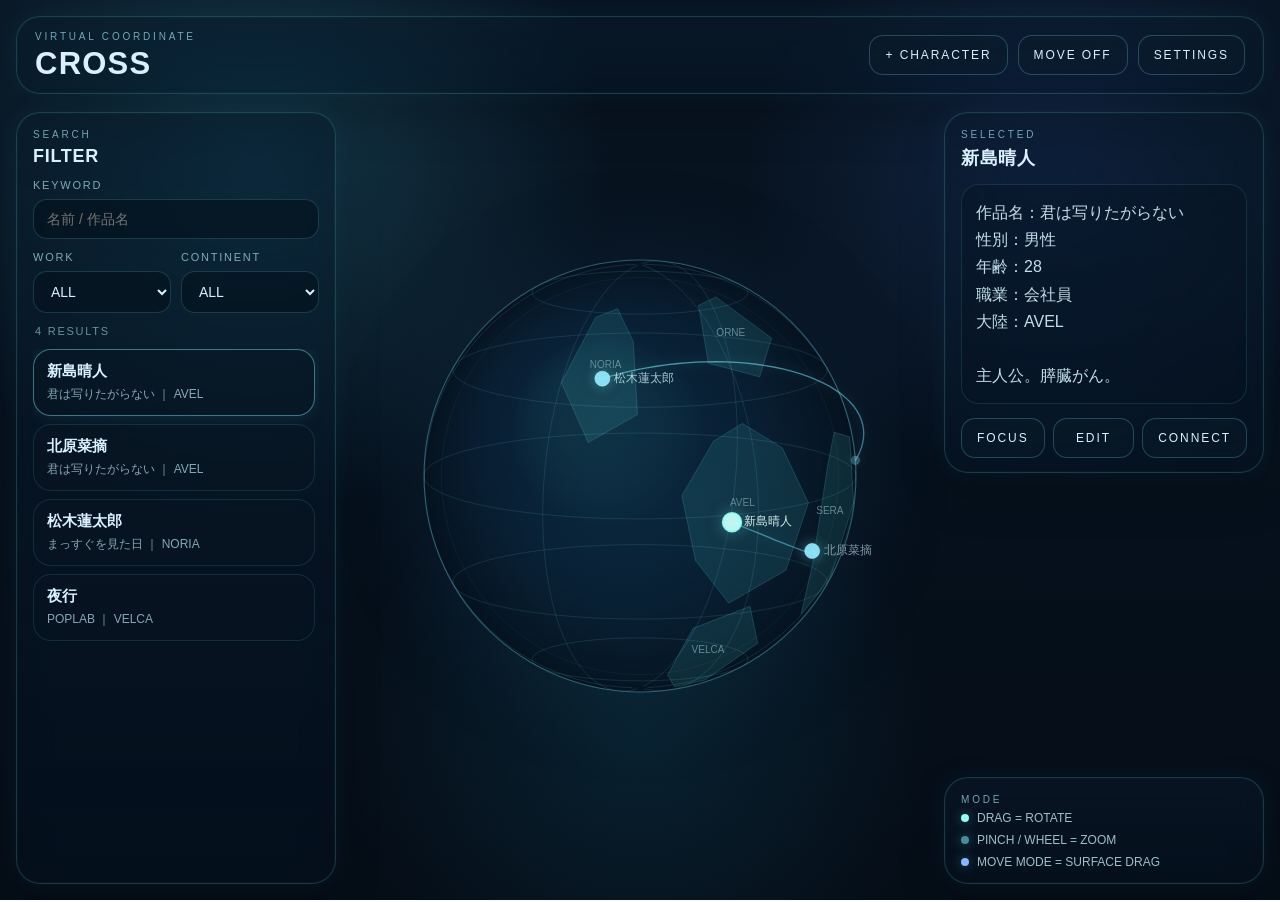
==== index.html @ 47ab8b45 "Add files via upload" ====
<!DOCTYPE html>
<html lang="ja">
<head>
  <meta charset="utf-8" />
  <meta name="viewport" content="width=device-width,initial-scale=1,viewport-fit=cover" />
  <meta name="theme-color" content="#081522" />
  <title>CROSS</title>
  <link rel="manifest" href="./manifest.webmanifest" />
  <link rel="apple-touch-icon" href="./icon-192.png" />
  <link rel="stylesheet" href="./style.css?v=01" />
</head>
<body>
  <div class="app-shell">
    <canvas id="globeCanvas"></canvas>

    <header class="topbar holo-panel">
      <div>
        <p class="eyebrow">VIRTUAL COORDINATE</p>
        <h1>CROSS</h1>
      </div>
      <div class="topbar-actions">
        <button id="addNodeButton" class="ghost-btn">+ CHARACTER</button>
        <button id="moveModeButton" class="ghost-btn">MOVE OFF</button>
        <button id="settingsButton" class="ghost-btn">SETTINGS</button>
      </div>
    </header>

    <aside class="search-panel holo-panel">
      <div class="panel-head">
        <div>
          <p class="eyebrow">SEARCH</p>
          <h2>FILTER</h2>
        </div>
      </div>
      <label class="field compact">
        <span>Keyword</span>
        <input id="searchInput" type="text" placeholder="名前 / 作品名" />
      </label>
      <div class="filter-grid">
        <label class="field compact">
          <span>Work</span>
          <select id="workFilter"></select>
        </label>
        <label class="field compact">
          <span>Continent</span>
          <select id="continentFilter"></select>
        </label>
      </div>
      <div class="result-meta">
        <span id="resultCount">0 RESULTS</span>
      </div>
      <div id="resultList" class="result-list"></div>
    </aside>

    <aside class="detail-panel holo-panel">
      <div class="panel-head">
        <div>
          <p class="eyebrow">SELECTED</p>
          <h2 id="selectedTitle">NO CHARACTER</h2>
        </div>
      </div>
      <div id="selectedMeta" class="selected-meta empty">
        地球上の座標をタップすると、ここに詳細が表示されます。
      </div>
      <div class="detail-actions">
        <button id="focusSelectedButton" class="ghost-btn">FOCUS</button>
        <button id="editSelectedButton" class="ghost-btn">EDIT</button>
        <button id="connectSelectedButton" class="ghost-btn">CONNECT</button>
      </div>
    </aside>

    <div class="legend holo-panel">
      <p class="eyebrow">MODE</p>
      <div class="legend-lines">
        <div><span class="dot active"></span>DRAG = ROTATE</div>
        <div><span class="dot"></span>PINCH / WHEEL = ZOOM</div>
        <div><span class="dot move"></span>MOVE MODE = SURFACE DRAG</div>
      </div>
    </div>

    <div id="toast" class="toast" aria-live="polite"></div>
  </div>

  <div id="editorModal" class="modal hidden">
    <div class="modal-card holo-panel large">
      <div class="modal-header">
        <div>
          <p class="eyebrow">CHARACTER</p>
          <h3 id="editorTitle">NEW CHARACTER</h3>
        </div>
        <button data-close="editorModal" class="close-btn">×</button>
      </div>
      <div class="editor-grid">
        <label class="field"><span>名前</span><input id="nameInput" type="text" maxlength="80" /></label>
        <label class="field"><span>作品名</span><input id="workInput" type="text" maxlength="80" /></label>
        <label class="field"><span>性別</span><input id="genderInput" type="text" maxlength="40" /></label>
        <label class="field"><span>年齢</span><input id="ageInput" type="text" maxlength="40" /></label>
        <label class="field"><span>職業</span><input id="jobInput" type="text" maxlength="80" /></label>
        <label class="field"><span>大陸</span><select id="continentInput"></select></label>
        <label class="field full"><span>詳細</span><textarea id="detailInput" rows="5" placeholder="自由記述"></textarea></label>
      </div>
      <div class="modal-actions">
        <button id="deleteNodeButton" class="ghost-btn danger">DELETE</button>
        <div class="spacer"></div>
        <button data-close="editorModal" class="ghost-btn">CANCEL</button>
        <button id="saveNodeButton" class="solid-btn">SAVE</button>
      </div>
    </div>
  </div>

  <div id="connectModal" class="modal hidden">
    <div class="modal-card holo-panel medium">
      <div class="modal-header">
        <div>
          <p class="eyebrow">CONNECTION</p>
          <h3>CONNECT CHARACTER</h3>
        </div>
        <button data-close="connectModal" class="close-btn">×</button>
      </div>
      <label class="field compact"><span>Search</span><input id="connectSearchInput" type="text" placeholder="名前 / 作品名" /></label>
      <div class="filter-grid compact-connect">
        <label class="field compact"><span>Work</span><select id="connectWorkFilter"></select></label>
        <label class="field compact"><span>Continent</span><select id="connectContinentFilter"></select></label>
      </div>
      <div id="connectList" class="connect-list"></div>
      <div class="modal-actions">
        <button data-close="connectModal" class="ghost-btn">DONE</button>
      </div>
    </div>
  </div>

  <div id="settingsModal" class="modal hidden">
    <div class="modal-card holo-panel large">
      <div class="modal-header">
        <div>
          <p class="eyebrow">SETTINGS</p>
          <h3>CONTINENTS / BACKUP</h3>
        </div>
        <button data-close="settingsModal" class="close-btn">×</button>
      </div>
      <div class="settings-block">
        <p class="settings-title">CONTINENT NAMES</p>
        <div id="continentNameList" class="continent-name-list"></div>
      </div>
      <div class="settings-block">
        <p class="settings-title">BACKUP</p>
        <div class="settings-actions">
          <button id="exportButton" class="ghost-btn">EXPORT JSON</button>
          <label class="ghost-btn file-btn">IMPORT JSON<input id="importInput" type="file" accept="application/json" hidden /></label>
        </div>
      </div>
      <div class="modal-actions">
        <button data-close="settingsModal" class="ghost-btn">CLOSE</button>
        <button id="saveSettingsButton" class="solid-btn">SAVE SETTINGS</button>
      </div>
    </div>
  </div>

  <script src="./app.js?v=01"></script>
</body>
</html>
---- style.css ----
:root {
  --bg: #06111d;
  --bg2: #091a2b;
  --ink: #d9f1ff;
  --ink-soft: rgba(217, 241, 255, 0.72);
  --line: rgba(96, 224, 255, 0.18);
  --line-strong: rgba(115, 232, 255, 0.44);
  --glow: #6ee7ff;
  --glow2: #4aa8ff;
  --danger: #ff7f9f;
  --safe-top: env(safe-area-inset-top, 0px);
  --safe-bottom: env(safe-area-inset-bottom, 0px);
  font-family: -apple-system, BlinkMacSystemFont, "Hiragino Sans", "Noto Sans JP", sans-serif;
}
* { box-sizing: border-box; }
html, body {
  margin: 0;
  width: 100%;
  height: 100%;
  overflow: hidden;
  background:
    radial-gradient(circle at 20% 18%, rgba(77, 214, 255, 0.18), transparent 28%),
    radial-gradient(circle at 82% 20%, rgba(76, 128, 255, 0.16), transparent 24%),
    radial-gradient(circle at 50% 82%, rgba(36, 198, 255, 0.10), transparent 30%),
    linear-gradient(180deg, #081421 0%, #06111d 52%, #050d17 100%);
  color: var(--ink);
}
body { touch-action: none; }
.app-shell { position: relative; width: 100%; height: 100%; }
#globeCanvas {
  position: absolute; inset: 0; width: 100%; height: 100%; display: block;
}
.holo-panel {
  background: linear-gradient(180deg, rgba(12,26,39,.52), rgba(8,20,31,.34));
  border: 1px solid rgba(108, 235, 255, 0.18);
  box-shadow: 0 0 0 1px rgba(255,255,255,0.02) inset, 0 22px 48px rgba(0,0,0,.20), 0 0 24px rgba(63,187,255,.08);
  backdrop-filter: blur(14px) saturate(130%);
  -webkit-backdrop-filter: blur(14px) saturate(130%);
}
.topbar {
  position: absolute; top: calc(16px + var(--safe-top)); left: 16px; right: 16px;
  min-height: 78px; border-radius: 24px; padding: 14px 18px;
  display: flex; align-items: center; justify-content: space-between; gap: 18px;
}
.eyebrow {
  margin: 0 0 6px; color: rgba(171, 241, 255, 0.65); font-size: 10px; letter-spacing: .28em; text-transform: uppercase;
}
h1, h2, h3 { margin: 0; font-weight: 600; letter-spacing: .04em; }
h1 { font-size: 31px; line-height: 1; }
h2 { font-size: 18px; }
h3 { font-size: 20px; }
.topbar-actions { display: flex; align-items: center; gap: 10px; flex-wrap: wrap; justify-content: flex-end; }
.ghost-btn, .solid-btn, .close-btn {
  appearance: none; border: 1px solid rgba(117, 235, 255, 0.24); color: var(--ink); background: rgba(13, 29, 42, 0.46);
  padding: 12px 15px; border-radius: 14px; font-size: 12px; letter-spacing: .16em; text-transform: uppercase;
}
.ghost-btn.active { border-color: rgba(126, 255, 225, .48); box-shadow: 0 0 0 1px rgba(126,255,225,.15) inset, 0 0 18px rgba(104,255,210,.15); color: #c8fff1; }
.solid-btn { background: linear-gradient(180deg, rgba(77,210,255,.32), rgba(46,133,255,.26)); border-color: rgba(142,232,255,.42); }
.close-btn { width: 44px; height: 44px; border-radius: 50%; padding: 0; font-size: 22px; }
.search-panel, .detail-panel, .legend {
  position: absolute; border-radius: 24px; padding: 16px 16px 14px;
}
.search-panel {
  top: calc(112px + var(--safe-top)); left: 16px; width: min(320px, calc(100vw - 32px)); bottom: calc(16px + var(--safe-bottom));
  display: flex; flex-direction: column; gap: 12px;
}
.detail-panel {
  top: calc(112px + var(--safe-top)); right: 16px; width: min(320px, calc(100vw - 32px));
  min-height: 230px; display: flex; flex-direction: column; gap: 14px;
}
.legend {
  right: 16px; bottom: calc(16px + var(--safe-bottom)); width: min(320px, calc(100vw - 32px));
}
.panel-head { display: flex; align-items: flex-start; justify-content: space-between; gap: 12px; }
.field { display: flex; flex-direction: column; gap: 8px; }
.field span { font-size: 11px; letter-spacing: .16em; text-transform: uppercase; color: rgba(188, 245, 255, 0.66); }
.field input, .field select, .field textarea {
  width: 100%; border-radius: 14px; border: 1px solid rgba(114, 230, 255, .18); outline: none;
  background: rgba(5, 16, 27, .58); color: var(--ink); padding: 12px 14px; font-size: 15px;
}
.field textarea { resize: vertical; min-height: 120px; }
.filter-grid { display: grid; grid-template-columns: 1fr 1fr; gap: 10px; }
.filter-grid.compact-connect { margin-top: 2px; }
.compact input, .compact select { padding: 11px 13px; font-size: 14px; }
.result-meta { display: flex; justify-content: space-between; align-items: center; padding: 0 2px; color: rgba(183, 241, 255, .56); font-size: 11px; letter-spacing: .16em; text-transform: uppercase; }
.result-list, .connect-list {
  flex: 1; overflow: auto; display: flex; flex-direction: column; gap: 8px; padding-right: 4px;
}
.result-item, .connect-item {
  border-radius: 18px; border: 1px solid rgba(113, 232, 255, .12); background: rgba(8, 22, 34, .40);
  padding: 12px 13px; text-align: left; color: var(--ink); width: 100%;
}
.result-item .name, .connect-item .name { font-size: 15px; font-weight: 600; }
.result-item .meta, .connect-item .meta { margin-top: 5px; color: rgba(199, 246, 255, .66); font-size: 12px; }
.result-item.active { border-color: rgba(125, 239, 255, .45); box-shadow: 0 0 18px rgba(96,227,255,.10); }
.selected-meta {
  min-height: 118px; border-radius: 18px; border: 1px solid rgba(113, 232, 255, .12); padding: 14px;
  background: rgba(7, 18, 30, .34); line-height: 1.7; color: rgba(215,245,255,.90); white-space: pre-wrap;
}
.selected-meta.empty { color: rgba(194, 236, 255, .56); }
.detail-actions { display: grid; grid-template-columns: repeat(3, 1fr); gap: 8px; }
.legend-lines { display: grid; gap: 8px; color: rgba(208, 246, 255, .76); font-size: 12px; }
.dot { display: inline-block; width: 8px; height: 8px; border-radius: 50%; margin-right: 8px; background: rgba(125,239,255,.56); box-shadow: 0 0 12px rgba(110,231,255,.4); }
.dot.active { background: #8ffff4; }
.dot.move { background: #8ab6ff; }
.toast {
  position: absolute; left: 50%; bottom: calc(22px + var(--safe-bottom)); transform: translate(-50%, 24px);
  padding: 12px 18px; border-radius: 999px; background: rgba(8, 18, 31, .82); border: 1px solid rgba(122, 238, 255, .20);
  color: var(--ink); font-size: 13px; opacity: 0; transition: .22s ease; pointer-events: none; white-space: nowrap;
}
.toast.show { opacity: 1; transform: translate(-50%, 0); }
.modal {
  position: absolute; inset: 0; display: flex; align-items: center; justify-content: center; padding: 22px;
  background: rgba(4, 10, 18, .44); z-index: 10;
}
.modal.hidden { display: none; }
.modal-card {
  width: min(760px, 100%); max-height: calc(100dvh - 44px); overflow: auto; border-radius: 30px; padding: 22px;
}
.modal-card.medium { width: min(640px, 100%); }
.modal-header { display: flex; justify-content: space-between; align-items: center; gap: 14px; margin-bottom: 16px; }
.editor-grid { display: grid; grid-template-columns: 1fr 1fr; gap: 14px; }
.editor-grid .full { grid-column: 1 / -1; }
.modal-actions { display: flex; gap: 10px; margin-top: 18px; align-items: center; }
.spacer { flex: 1; }
.danger { border-color: rgba(255, 126, 162, .26); color: #ffd6e1; }
.settings-block { margin-bottom: 20px; }
.settings-title { margin: 0 0 12px; color: rgba(188,245,255,.64); font-size: 11px; letter-spacing: .18em; text-transform: uppercase; }
.continent-name-list { display: grid; gap: 12px; }
.settings-actions { display: flex; gap: 10px; flex-wrap: wrap; }
.file-btn { position: relative; overflow: hidden; }
@media (max-width: 980px) {
  .search-panel, .detail-panel, .legend { width: min(280px, calc(100vw - 24px)); }
}
@media (max-width: 820px) {
  .topbar { gap: 10px; align-items: flex-start; flex-direction: column; }
  .topbar-actions { width: 100%; justify-content: flex-start; }
  .search-panel { top: auto; left: 12px; right: 12px; bottom: calc(12px + var(--safe-bottom)); width: auto; max-height: 34vh; }
  .detail-panel { top: calc(126px + var(--safe-top)); right: 12px; left: 12px; width: auto; min-height: 154px; }
  .legend { display: none; }
}
@media (max-width: 620px) {
  .editor-grid, .filter-grid { grid-template-columns: 1fr; }
  .detail-actions { grid-template-columns: 1fr; }
  .topbar { left: 12px; right: 12px; top: calc(12px + var(--safe-top)); }
  .search-panel, .detail-panel { border-radius: 20px; }
}
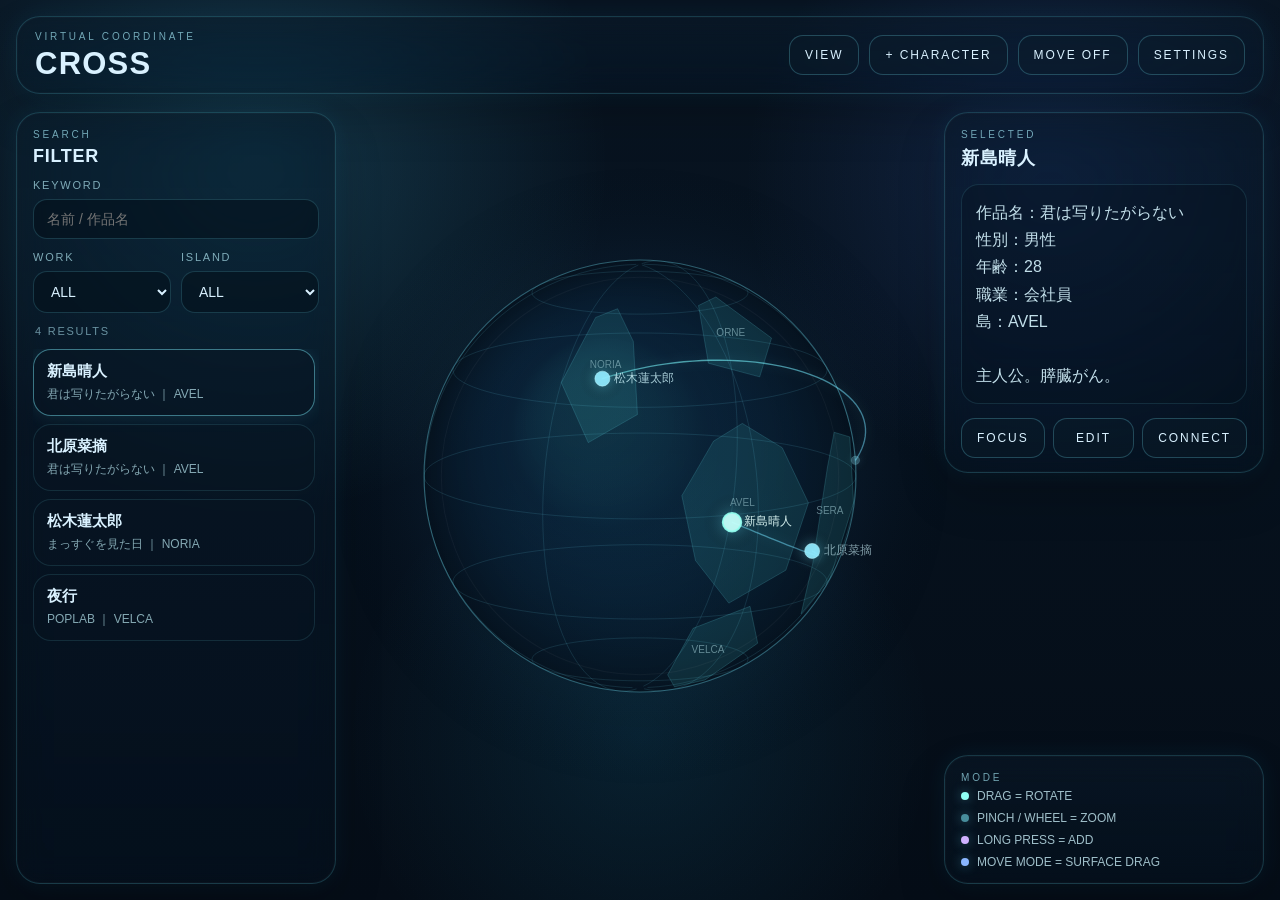
==== commit c5a42422: "Add files via upload" ====
--- a/index.html
+++ b/index.html
@@ -7,25 +7,26 @@
   <title>CROSS</title>
   <link rel="manifest" href="./manifest.webmanifest" />
   <link rel="apple-touch-icon" href="./icon-192.png" />
-  <link rel="stylesheet" href="./style.css?v=01" />
+  <link rel="stylesheet" href="./style.css?v=10" />
 </head>
 <body>
-  <div class="app-shell">
+  <div id="appShell" class="app-shell">
     <canvas id="globeCanvas"></canvas>
 
-    <header class="topbar holo-panel">
+    <header class="topbar holo-panel ui-window">
       <div>
         <p class="eyebrow">VIRTUAL COORDINATE</p>
         <h1>CROSS</h1>
       </div>
       <div class="topbar-actions">
+        <button id="viewModeButton" class="ghost-btn">VIEW</button>
         <button id="addNodeButton" class="ghost-btn">+ CHARACTER</button>
         <button id="moveModeButton" class="ghost-btn">MOVE OFF</button>
         <button id="settingsButton" class="ghost-btn">SETTINGS</button>
       </div>
     </header>
 
-    <aside class="search-panel holo-panel">
+    <aside class="search-panel holo-panel ui-window">
       <div class="panel-head">
         <div>
           <p class="eyebrow">SEARCH</p>
@@ -42,7 +43,7 @@
           <select id="workFilter"></select>
         </label>
         <label class="field compact">
-          <span>Continent</span>
+          <span>Island</span>
           <select id="continentFilter"></select>
         </label>
       </div>
@@ -52,7 +53,7 @@
       <div id="resultList" class="result-list"></div>
     </aside>
 
-    <aside class="detail-panel holo-panel">
+    <aside class="detail-panel holo-panel ui-window">
       <div class="panel-head">
         <div>
           <p class="eyebrow">SELECTED</p>
@@ -69,15 +70,18 @@
       </div>
     </aside>
 
-    <div class="legend holo-panel">
+    <div class="legend holo-panel ui-window">
       <p class="eyebrow">MODE</p>
       <div class="legend-lines">
         <div><span class="dot active"></span>DRAG = ROTATE</div>
         <div><span class="dot"></span>PINCH / WHEEL = ZOOM</div>
+        <div><span class="dot add"></span>LONG PRESS = ADD</div>
         <div><span class="dot move"></span>MOVE MODE = SURFACE DRAG</div>
       </div>
     </div>
 
+    <button id="exitViewButton" class="exit-view-button">EXIT VIEW</button>
+    <div id="longPressHint" class="long-press-hint">HOLD TO ADD</div>
     <div id="toast" class="toast" aria-live="polite"></div>
   </div>
 
@@ -96,7 +100,7 @@
         <label class="field"><span>性別</span><input id="genderInput" type="text" maxlength="40" /></label>
         <label class="field"><span>年齢</span><input id="ageInput" type="text" maxlength="40" /></label>
         <label class="field"><span>職業</span><input id="jobInput" type="text" maxlength="80" /></label>
-        <label class="field"><span>大陸</span><select id="continentInput"></select></label>
+        <label class="field"><span>島</span><select id="continentInput"></select></label>
         <label class="field full"><span>詳細</span><textarea id="detailInput" rows="5" placeholder="自由記述"></textarea></label>
       </div>
       <div class="modal-actions">
@@ -120,7 +124,7 @@
       <label class="field compact"><span>Search</span><input id="connectSearchInput" type="text" placeholder="名前 / 作品名" /></label>
       <div class="filter-grid compact-connect">
         <label class="field compact"><span>Work</span><select id="connectWorkFilter"></select></label>
-        <label class="field compact"><span>Continent</span><select id="connectContinentFilter"></select></label>
+        <label class="field compact"><span>Island</span><select id="connectContinentFilter"></select></label>
       </div>
       <div id="connectList" class="connect-list"></div>
       <div class="modal-actions">
@@ -134,14 +138,36 @@
       <div class="modal-header">
         <div>
           <p class="eyebrow">SETTINGS</p>
-          <h3>CONTINENTS / BACKUP</h3>
+          <h3>ISLANDS / HELP / BACKUP</h3>
         </div>
         <button data-close="settingsModal" class="close-btn">×</button>
       </div>
+
       <div class="settings-block">
-        <p class="settings-title">CONTINENT NAMES</p>
+        <p class="settings-title">ISLAND NAMES</p>
         <div id="continentNameList" class="continent-name-list"></div>
       </div>
+
+      <div class="settings-block add-island-block">
+        <p class="settings-title">ADD ISLAND</p>
+        <div class="add-island-grid">
+          <label class="field compact"><span>Name</span><input id="newIslandNameInput" type="text" maxlength="40" placeholder="NEW ISLAND" /></label>
+          <label class="field compact"><span>Size</span>
+            <select id="newIslandSizeInput">
+              <option value="small">小</option>
+              <option value="medium" selected>中</option>
+              <option value="large">大</option>
+            </select>
+          </label>
+          <button id="addIslandButton" class="solid-btn add-island-button">ADD</button>
+        </div>
+      </div>
+
+      <div class="settings-block">
+        <p class="settings-title">GUIDE</p>
+        <button id="helpButton" class="ghost-btn">HOW TO USE</button>
+      </div>
+
       <div class="settings-block">
         <p class="settings-title">BACKUP</p>
         <div class="settings-actions">
@@ -156,6 +182,29 @@
     </div>
   </div>
 
-  <script src="./app.js?v=01"></script>
+  <div id="helpModal" class="modal hidden">
+    <div class="modal-card holo-panel medium help-card">
+      <div class="modal-header">
+        <div>
+          <p class="eyebrow">GUIDE</p>
+          <h3>HOW TO USE CROSS</h3>
+        </div>
+        <button data-close="helpModal" class="close-btn">×</button>
+      </div>
+      <div class="help-list">
+        <section><strong>地球を回す</strong><p>地表を指でつかみ、そのまま動かします。地球は指についてくる順方向です。</p></section>
+        <section><strong>拡大・縮小</strong><p>ピンチ操作で地球の大きさを変えます。</p></section>
+        <section><strong>人物を追加</strong><p>「+ CHARACTER」、または人物のいない地表を長押し。長押しした場合は、その座標に追加されます。</p></section>
+        <section><strong>人物を移動</strong><p>「MOVE ON」の時だけ人物を球面上で移動できます。通常時は位置が動きません。</p></section>
+        <section><strong>検索</strong><p>名前・作品名で検索し、作品または島で絞り込めます。結果を押すとその人物へ地球が回転します。</p></section>
+        <section><strong>接続</strong><p>人物を選び「CONNECT」。検索画面から相手を選ぶと、二人の座標を放物線で接続します。</p></section>
+        <section><strong>島</strong><p>設定で島名を変更できます。「小・中・大」から新しい島も追加できます。島は地理・作品・職業など、好きなカテゴリとして使えます。</p></section>
+        <section><strong>鑑賞モード</strong><p>「VIEW」で操作パネルをすべて隠し、地球・人物・接続だけを表示します。「EXIT VIEW」で戻ります。</p></section>
+      </div>
+      <div class="modal-actions"><button data-close="helpModal" class="solid-btn">CLOSE</button></div>
+    </div>
+  </div>
+
+  <script src="./app.js?v=10"></script>
 </body>
 </html>
--- a/style.css
+++ b/style.css
@@ -1,13 +1,9 @@
 
 :root {
   --bg: #06111d;
-  --bg2: #091a2b;
   --ink: #d9f1ff;
-  --ink-soft: rgba(217, 241, 255, 0.72);
   --line: rgba(96, 224, 255, 0.18);
-  --line-strong: rgba(115, 232, 255, 0.44);
   --glow: #6ee7ff;
-  --glow2: #4aa8ff;
   --danger: #ff7f9f;
   --safe-top: env(safe-area-inset-top, 0px);
   --safe-bottom: env(safe-area-inset-bottom, 0px);
@@ -26,11 +22,13 @@
     linear-gradient(180deg, #081421 0%, #06111d 52%, #050d17 100%);
   color: var(--ink);
 }
-body { touch-action: none; }
+body { touch-action: none; -webkit-user-select: none; user-select: none; -webkit-touch-callout: none; }
+input, textarea { -webkit-user-select: text; user-select: text; }
+button, input, select, textarea { font: inherit; }
+button { cursor: pointer; }
+button:disabled { opacity: .34; cursor: default; }
 .app-shell { position: relative; width: 100%; height: 100%; }
-#globeCanvas {
-  position: absolute; inset: 0; width: 100%; height: 100%; display: block;
-}
+#globeCanvas { position: absolute; inset: 0; width: 100%; height: 100%; display: block; }
 .holo-panel {
   background: linear-gradient(180deg, rgba(12,26,39,.52), rgba(8,20,31,.34));
   border: 1px solid rgba(108, 235, 255, 0.18);
@@ -38,29 +36,26 @@
   backdrop-filter: blur(14px) saturate(130%);
   -webkit-backdrop-filter: blur(14px) saturate(130%);
 }
+.ui-window { transition: opacity .24s ease, transform .24s ease, visibility .24s; }
 .topbar {
   position: absolute; top: calc(16px + var(--safe-top)); left: 16px; right: 16px;
   min-height: 78px; border-radius: 24px; padding: 14px 18px;
   display: flex; align-items: center; justify-content: space-between; gap: 18px;
 }
-.eyebrow {
-  margin: 0 0 6px; color: rgba(171, 241, 255, 0.65); font-size: 10px; letter-spacing: .28em; text-transform: uppercase;
-}
+.eyebrow { margin: 0 0 6px; color: rgba(171, 241, 255, 0.65); font-size: 10px; letter-spacing: .28em; text-transform: uppercase; }
 h1, h2, h3 { margin: 0; font-weight: 600; letter-spacing: .04em; }
 h1 { font-size: 31px; line-height: 1; }
 h2 { font-size: 18px; }
 h3 { font-size: 20px; }
 .topbar-actions { display: flex; align-items: center; gap: 10px; flex-wrap: wrap; justify-content: flex-end; }
-.ghost-btn, .solid-btn, .close-btn {
+.ghost-btn, .solid-btn, .close-btn, .exit-view-button {
   appearance: none; border: 1px solid rgba(117, 235, 255, 0.24); color: var(--ink); background: rgba(13, 29, 42, 0.46);
   padding: 12px 15px; border-radius: 14px; font-size: 12px; letter-spacing: .16em; text-transform: uppercase;
 }
 .ghost-btn.active { border-color: rgba(126, 255, 225, .48); box-shadow: 0 0 0 1px rgba(126,255,225,.15) inset, 0 0 18px rgba(104,255,210,.15); color: #c8fff1; }
 .solid-btn { background: linear-gradient(180deg, rgba(77,210,255,.32), rgba(46,133,255,.26)); border-color: rgba(142,232,255,.42); }
 .close-btn { width: 44px; height: 44px; border-radius: 50%; padding: 0; font-size: 22px; }
-.search-panel, .detail-panel, .legend {
-  position: absolute; border-radius: 24px; padding: 16px 16px 14px;
-}
+.search-panel, .detail-panel, .legend { position: absolute; border-radius: 24px; padding: 16px 16px 14px; }
 .search-panel {
   top: calc(112px + var(--safe-top)); left: 16px; width: min(320px, calc(100vw - 32px)); bottom: calc(16px + var(--safe-bottom));
   display: flex; flex-direction: column; gap: 12px;
@@ -69,9 +64,7 @@
   top: calc(112px + var(--safe-top)); right: 16px; width: min(320px, calc(100vw - 32px));
   min-height: 230px; display: flex; flex-direction: column; gap: 14px;
 }
-.legend {
-  right: 16px; bottom: calc(16px + var(--safe-bottom)); width: min(320px, calc(100vw - 32px));
-}
+.legend { right: 16px; bottom: calc(16px + var(--safe-bottom)); width: min(320px, calc(100vw - 32px)); }
 .panel-head { display: flex; align-items: flex-start; justify-content: space-between; gap: 12px; }
 .field { display: flex; flex-direction: column; gap: 8px; }
 .field span { font-size: 11px; letter-spacing: .16em; text-transform: uppercase; color: rgba(188, 245, 255, 0.66); }
@@ -79,14 +72,13 @@
   width: 100%; border-radius: 14px; border: 1px solid rgba(114, 230, 255, .18); outline: none;
   background: rgba(5, 16, 27, .58); color: var(--ink); padding: 12px 14px; font-size: 15px;
 }
+.field input:focus, .field select:focus, .field textarea:focus { border-color: rgba(121,238,255,.48); box-shadow: 0 0 0 3px rgba(85,218,255,.08); }
 .field textarea { resize: vertical; min-height: 120px; }
 .filter-grid { display: grid; grid-template-columns: 1fr 1fr; gap: 10px; }
 .filter-grid.compact-connect { margin-top: 2px; }
 .compact input, .compact select { padding: 11px 13px; font-size: 14px; }
 .result-meta { display: flex; justify-content: space-between; align-items: center; padding: 0 2px; color: rgba(183, 241, 255, .56); font-size: 11px; letter-spacing: .16em; text-transform: uppercase; }
-.result-list, .connect-list {
-  flex: 1; overflow: auto; display: flex; flex-direction: column; gap: 8px; padding-right: 4px;
-}
+.result-list, .connect-list { flex: 1; overflow: auto; display: flex; flex-direction: column; gap: 8px; padding-right: 4px; }
 .result-item, .connect-item {
   border-radius: 18px; border: 1px solid rgba(113, 232, 255, .12); background: rgba(8, 22, 34, .40);
   padding: 12px 13px; text-align: left; color: var(--ink); width: 100%;
@@ -104,20 +96,31 @@
 .dot { display: inline-block; width: 8px; height: 8px; border-radius: 50%; margin-right: 8px; background: rgba(125,239,255,.56); box-shadow: 0 0 12px rgba(110,231,255,.4); }
 .dot.active { background: #8ffff4; }
 .dot.move { background: #8ab6ff; }
+.dot.add { background: #d0b1ff; }
 .toast {
   position: absolute; left: 50%; bottom: calc(22px + var(--safe-bottom)); transform: translate(-50%, 24px);
   padding: 12px 18px; border-radius: 999px; background: rgba(8, 18, 31, .82); border: 1px solid rgba(122, 238, 255, .20);
-  color: var(--ink); font-size: 13px; opacity: 0; transition: .22s ease; pointer-events: none; white-space: nowrap;
+  color: var(--ink); font-size: 13px; opacity: 0; transition: .22s ease; pointer-events: none; white-space: nowrap; z-index: 20;
 }
 .toast.show { opacity: 1; transform: translate(-50%, 0); }
+.long-press-hint {
+  position: absolute; pointer-events: none; opacity: 0; transform: translate(-50%, -50%) scale(.88);
+  padding: 8px 12px; border-radius: 999px; border: 1px solid rgba(163,224,255,.28); background: rgba(7,18,31,.78);
+  color: rgba(220,250,255,.9); font-size: 10px; letter-spacing: .18em; transition: opacity .16s ease, transform .16s ease; z-index: 8;
+}
+.long-press-hint.show { opacity: 1; transform: translate(-50%, -50%) scale(1); }
+.exit-view-button {
+  position: absolute; top: calc(16px + var(--safe-top)); right: 16px; z-index: 5; opacity: 0; visibility: hidden; pointer-events: none;
+  background: rgba(7,18,31,.38); backdrop-filter: blur(8px); -webkit-backdrop-filter: blur(8px);
+}
+.view-mode .ui-window { opacity: 0; visibility: hidden; pointer-events: none; transform: scale(.985); }
+.view-mode .exit-view-button { opacity: .78; visibility: visible; pointer-events: auto; }
 .modal {
   position: absolute; inset: 0; display: flex; align-items: center; justify-content: center; padding: 22px;
   background: rgba(4, 10, 18, .44); z-index: 10;
 }
 .modal.hidden { display: none; }
-.modal-card {
-  width: min(760px, 100%); max-height: calc(100dvh - 44px); overflow: auto; border-radius: 30px; padding: 22px;
-}
+.modal-card { width: min(760px, 100%); max-height: calc(100dvh - 44px); overflow: auto; border-radius: 30px; padding: 22px; }
 .modal-card.medium { width: min(640px, 100%); }
 .modal-header { display: flex; justify-content: space-between; align-items: center; gap: 14px; margin-bottom: 16px; }
 .editor-grid { display: grid; grid-template-columns: 1fr 1fr; gap: 14px; }
@@ -125,11 +128,19 @@
 .modal-actions { display: flex; gap: 10px; margin-top: 18px; align-items: center; }
 .spacer { flex: 1; }
 .danger { border-color: rgba(255, 126, 162, .26); color: #ffd6e1; }
-.settings-block { margin-bottom: 20px; }
+.settings-block { margin-bottom: 22px; }
 .settings-title { margin: 0 0 12px; color: rgba(188,245,255,.64); font-size: 11px; letter-spacing: .18em; text-transform: uppercase; }
-.continent-name-list { display: grid; gap: 12px; }
+.continent-name-list { display: grid; gap: 10px; }
+.island-name-row { display: grid; grid-template-columns: 1fr auto; align-items: end; gap: 10px; }
+.size-badge { min-width: 54px; height: 42px; display: grid; place-items: center; border-radius: 13px; border: 1px solid rgba(114,230,255,.16); color: rgba(207,247,255,.72); font-size: 11px; letter-spacing: .14em; }
+.add-island-grid { display: grid; grid-template-columns: 1.4fr .8fr auto; gap: 10px; align-items: end; }
+.add-island-button { min-height: 44px; }
 .settings-actions { display: flex; gap: 10px; flex-wrap: wrap; }
 .file-btn { position: relative; overflow: hidden; }
+.help-list { display: grid; gap: 10px; }
+.help-list section { border: 1px solid rgba(110,231,255,.12); border-radius: 18px; background: rgba(8,22,34,.34); padding: 13px 14px; }
+.help-list strong { display: block; margin-bottom: 5px; font-size: 14px; }
+.help-list p { margin: 0; color: rgba(207,245,255,.72); line-height: 1.65; font-size: 13px; }
 @media (max-width: 980px) {
   .search-panel, .detail-panel, .legend { width: min(280px, calc(100vw - 24px)); }
 }
@@ -141,8 +152,9 @@
   .legend { display: none; }
 }
 @media (max-width: 620px) {
-  .editor-grid, .filter-grid { grid-template-columns: 1fr; }
+  .editor-grid, .filter-grid, .add-island-grid { grid-template-columns: 1fr; }
   .detail-actions { grid-template-columns: 1fr; }
   .topbar { left: 12px; right: 12px; top: calc(12px + var(--safe-top)); }
   .search-panel, .detail-panel { border-radius: 20px; }
+  .island-name-row { grid-template-columns: 1fr 48px; }
 }
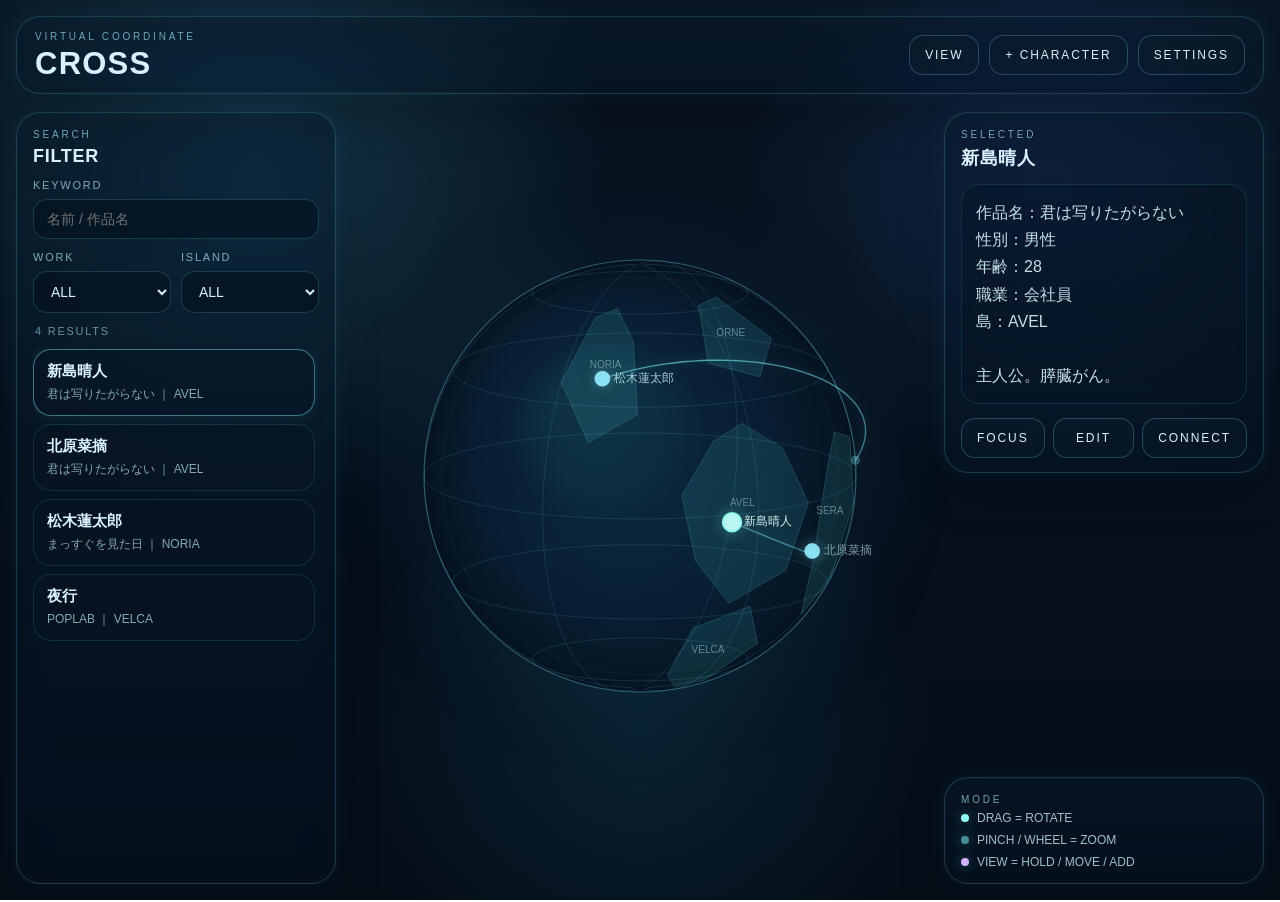
==== commit 9f7d2bba: "Add files via upload" ====
--- a/index.html
+++ b/index.html
@@ -7,7 +7,7 @@
   <title>CROSS</title>
   <link rel="manifest" href="./manifest.webmanifest" />
   <link rel="apple-touch-icon" href="./icon-192.png" />
-  <link rel="stylesheet" href="./style.css?v=10" />
+  <link rel="stylesheet" href="./style.css?v=11" />
 </head>
 <body>
   <div id="appShell" class="app-shell">
@@ -21,7 +21,6 @@
       <div class="topbar-actions">
         <button id="viewModeButton" class="ghost-btn">VIEW</button>
         <button id="addNodeButton" class="ghost-btn">+ CHARACTER</button>
-        <button id="moveModeButton" class="ghost-btn">MOVE OFF</button>
         <button id="settingsButton" class="ghost-btn">SETTINGS</button>
       </div>
     </header>
@@ -75,13 +74,12 @@
       <div class="legend-lines">
         <div><span class="dot active"></span>DRAG = ROTATE</div>
         <div><span class="dot"></span>PINCH / WHEEL = ZOOM</div>
-        <div><span class="dot add"></span>LONG PRESS = ADD</div>
-        <div><span class="dot move"></span>MOVE MODE = SURFACE DRAG</div>
+        <div><span class="dot add"></span>VIEW = HOLD / MOVE / ADD</div>
       </div>
     </div>
 
     <button id="exitViewButton" class="exit-view-button">EXIT VIEW</button>
-    <div id="longPressHint" class="long-press-hint">HOLD TO ADD</div>
+    <div id="longPressHint" class="long-press-hint">HOLD</div>
     <div id="toast" class="toast" aria-live="polite"></div>
   </div>
 
@@ -193,18 +191,18 @@
       </div>
       <div class="help-list">
         <section><strong>地球を回す</strong><p>地表を指でつかみ、そのまま動かします。地球は指についてくる順方向です。</p></section>
-        <section><strong>拡大・縮小</strong><p>ピンチ操作で地球の大きさを変えます。</p></section>
-        <section><strong>人物を追加</strong><p>「+ CHARACTER」、または人物のいない地表を長押し。長押しした場合は、その座標に追加されます。</p></section>
-        <section><strong>人物を移動</strong><p>「MOVE ON」の時だけ人物を球面上で移動できます。通常時は位置が動きません。</p></section>
+        <section><strong>拡大・縮小</strong><p>ピンチ操作で地球の大きさを変えます。VIEWでは通常画面より深く拡大できます。</p></section>
+        <section><strong>人物を追加</strong><p>通常画面では「+ CHARACTER」。VIEWでは人物のいない地表を長押しすると、その座標に追加されます。</p></section>
+        <section><strong>人物を移動</strong><p>VIEWで人物を長押しし、反応後にそのままドラッグすると球面上を移動します。通常画面では位置が動きません。</p></section>
         <section><strong>検索</strong><p>名前・作品名で検索し、作品または島で絞り込めます。結果を押すとその人物へ地球が回転します。</p></section>
         <section><strong>接続</strong><p>人物を選び「CONNECT」。検索画面から相手を選ぶと、二人の座標を放物線で接続します。</p></section>
         <section><strong>島</strong><p>設定で島名を変更できます。「小・中・大」から新しい島も追加できます。島は地理・作品・職業など、好きなカテゴリとして使えます。</p></section>
-        <section><strong>鑑賞モード</strong><p>「VIEW」で操作パネルをすべて隠し、地球・人物・接続だけを表示します。「EXIT VIEW」で戻ります。</p></section>
+        <section><strong>VIEW</strong><p>操作パネルをすべて隠し、地球を直接触るモードです。人物タップでフォーカス、人物長押しドラッグで移動、空き地表長押しで追加。「EXIT VIEW」で戻ります。</p></section>
       </div>
       <div class="modal-actions"><button data-close="helpModal" class="solid-btn">CLOSE</button></div>
     </div>
   </div>
 
-  <script src="./app.js?v=10"></script>
+  <script src="./app.js?v=11"></script>
 </body>
 </html>
--- a/style.css
+++ b/style.css
@@ -95,7 +95,6 @@
 .legend-lines { display: grid; gap: 8px; color: rgba(208, 246, 255, .76); font-size: 12px; }
 .dot { display: inline-block; width: 8px; height: 8px; border-radius: 50%; margin-right: 8px; background: rgba(125,239,255,.56); box-shadow: 0 0 12px rgba(110,231,255,.4); }
 .dot.active { background: #8ffff4; }
-.dot.move { background: #8ab6ff; }
 .dot.add { background: #d0b1ff; }
 .toast {
   position: absolute; left: 50%; bottom: calc(22px + var(--safe-bottom)); transform: translate(-50%, 24px);
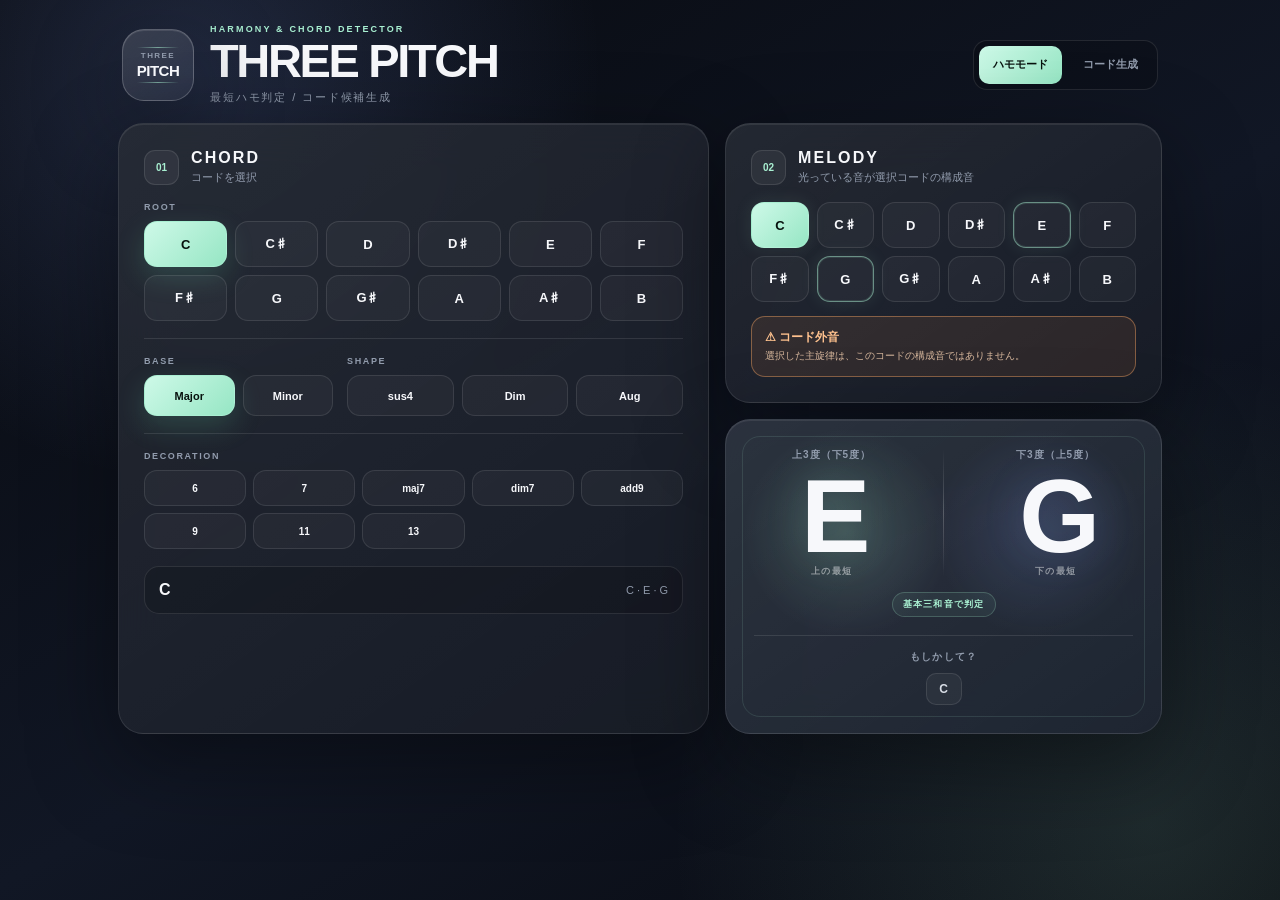
==== commit b025314f: "Add files via upload" ====
--- a/index.html
+++ b/index.html
@@ -1,208 +1,84 @@
-<!DOCTYPE html>
+<!doctype html>
 <html lang="ja">
 <head>
-  <meta charset="utf-8" />
-  <meta name="viewport" content="width=device-width,initial-scale=1,viewport-fit=cover" />
-  <meta name="theme-color" content="#081522" />
-  <title>CROSS</title>
-  <link rel="manifest" href="./manifest.webmanifest" />
-  <link rel="apple-touch-icon" href="./icon-192.png" />
-  <link rel="stylesheet" href="./style.css?v=11" />
+  <meta charset="utf-8">
+  <meta name="viewport" content="width=device-width, initial-scale=1, viewport-fit=cover">
+  <meta name="theme-color" content="#0b0e14">
+  <meta name="apple-mobile-web-app-capable" content="yes">
+  <meta name="apple-mobile-web-app-status-bar-style" content="black-translucent">
+  <meta name="apple-mobile-web-app-title" content="THREE PITCH">
+  <title>THREE PITCH</title>
+  <link rel="manifest" href="./manifest.webmanifest">
+  <link rel="apple-touch-icon" href="./icon-192.png">
+  <link rel="stylesheet" href="./style.css?v=3">
 </head>
 <body>
-  <div id="appShell" class="app-shell">
-    <canvas id="globeCanvas"></canvas>
-
-    <header class="topbar holo-panel ui-window">
-      <div>
-        <p class="eyebrow">VIRTUAL COORDINATE</p>
-        <h1>CROSS</h1>
-      </div>
-      <div class="topbar-actions">
-        <button id="viewModeButton" class="ghost-btn">VIEW</button>
-        <button id="addNodeButton" class="ghost-btn">+ CHARACTER</button>
-        <button id="settingsButton" class="ghost-btn">SETTINGS</button>
-      </div>
+  <main class="app">
+    <header class="brand">
+      <div class="mini-logo" aria-hidden="true"><span>THREE</span><strong>PITCH</strong></div>
+      <div class="brand-copy"><p>HARMONY & CHORD DETECTOR</p><h1>THREE PITCH</h1><span>最短ハモ判定 / コード候補生成</span></div>
+      <nav class="mode-switch" aria-label="モード切替">
+        <button id="harmonyModeButton" class="mode-button active" type="button">ハモモード</button>
+        <button id="detectModeButton" class="mode-button" type="button">コード生成</button>
+      </nav>
     </header>
 
-    <aside class="search-panel holo-panel ui-window">
-      <div class="panel-head">
-        <div>
-          <p class="eyebrow">SEARCH</p>
-          <h2>FILTER</h2>
-        </div>
+    <section id="harmonyView" class="mode-view active">
+      <div class="harmony-layout">
+        <section class="control-card chord-card">
+          <div class="section-title"><span>01</span><div><h2>CHORD</h2><p>コードを選択</p></div></div>
+          <div class="label">ROOT</div><div id="rootGrid" class="notes-grid"></div>
+          <div class="split-row">
+            <div><div class="label">BASE</div><div id="baseGrid" class="choice-grid base-grid"></div></div>
+            <div><div class="label">SHAPE</div><div id="shapeGrid" class="choice-grid shape-grid"></div></div>
+          </div>
+          <div class="label decoration-label">DECORATION</div><div id="decorationGrid" class="decoration-grid"></div>
+          <div class="summary"><strong id="chordName">C</strong><span id="chordTones">C · E · G</span></div>
+        </section>
+
+        <section class="control-card melody-card">
+          <div class="section-title"><span>02</span><div><h2>MELODY</h2><p>光っている音が選択コードの構成音</p></div></div>
+          <div id="melodyGrid" class="notes-grid"></div>
+          <div id="melodyWarning" class="warning" hidden><strong>⚠ コード外音</strong><span>選択した主旋律は、このコードの構成音ではありません。</span></div>
+        </section>
+
+        <section class="result-card" aria-live="polite">
+          <div class="result-grid">
+            <article class="harmony-result upper-result"><div class="result-kicker">上3度（下5度）</div><div id="upperResultNote" class="result-note">E</div><div class="direction-label">上の最短</div></article>
+            <div class="result-divider" aria-hidden="true"></div>
+            <article class="harmony-result lower-result"><div class="result-kicker">下3度（上5度）</div><div id="lowerResultNote" class="result-note">G</div><div class="direction-label">下の最短</div></article>
+          </div>
+          <div class="rule-chip">基本三和音で判定</div>
+          <div class="maybe"><span>もしかして？</span><div id="maybeNotes" class="maybe-notes"></div></div>
+        </section>
       </div>
-      <label class="field compact">
-        <span>Keyword</span>
-        <input id="searchInput" type="text" placeholder="名前 / 作品名" />
-      </label>
-      <div class="filter-grid">
-        <label class="field compact">
-          <span>Work</span>
-          <select id="workFilter"></select>
-        </label>
-        <label class="field compact">
-          <span>Island</span>
-          <select id="continentFilter"></select>
-        </label>
+    </section>
+
+    <section id="detectView" class="mode-view">
+      <div class="detect-layout">
+        <section class="control-card detect-input-card">
+          <div class="section-title"><span>01</span><div><h2>HEARD NOTES</h2><p>聞こえた音を複数選択</p></div></div>
+          <div id="heardNotesGrid" class="notes-grid"></div>
+          <div class="detect-tools"><button id="clearHeardButton" class="utility-button" type="button">選択解除</button><span id="heardCount">0音選択</span></div>
+        </section>
+
+        <section class="control-card context-card">
+          <div class="section-title"><span>02</span><div><h2>CONTEXT</h2><p>前後コードは任意</p></div></div>
+          <div class="context-grid">
+            <label>前のコード<select id="previousChord"></select></label>
+            <label>次のコード<select id="nextChord"></select></label>
+          </div>
+          <p class="context-note">未入力なら、聞こえた音だけで候補を順位付けします。</p>
+        </section>
+
+        <section class="control-card candidates-card" aria-live="polite">
+          <div class="section-title"><span>03</span><div><h2>CANDIDATES</h2><p>可能性が高い順</p></div></div>
+          <div id="candidateList" class="candidate-list"></div>
+        </section>
       </div>
-      <div class="result-meta">
-        <span id="resultCount">0 RESULTS</span>
-      </div>
-      <div id="resultList" class="result-list"></div>
-    </aside>
-
-    <aside class="detail-panel holo-panel ui-window">
-      <div class="panel-head">
-        <div>
-          <p class="eyebrow">SELECTED</p>
-          <h2 id="selectedTitle">NO CHARACTER</h2>
-        </div>
-      </div>
-      <div id="selectedMeta" class="selected-meta empty">
-        地球上の座標をタップすると、ここに詳細が表示されます。
-      </div>
-      <div class="detail-actions">
-        <button id="focusSelectedButton" class="ghost-btn">FOCUS</button>
-        <button id="editSelectedButton" class="ghost-btn">EDIT</button>
-        <button id="connectSelectedButton" class="ghost-btn">CONNECT</button>
-      </div>
-    </aside>
-
-    <div class="legend holo-panel ui-window">
-      <p class="eyebrow">MODE</p>
-      <div class="legend-lines">
-        <div><span class="dot active"></span>DRAG = ROTATE</div>
-        <div><span class="dot"></span>PINCH / WHEEL = ZOOM</div>
-        <div><span class="dot add"></span>VIEW = HOLD / MOVE / ADD</div>
-      </div>
-    </div>
-
-    <button id="exitViewButton" class="exit-view-button">EXIT VIEW</button>
-    <div id="longPressHint" class="long-press-hint">HOLD</div>
-    <div id="toast" class="toast" aria-live="polite"></div>
-  </div>
-
-  <div id="editorModal" class="modal hidden">
-    <div class="modal-card holo-panel large">
-      <div class="modal-header">
-        <div>
-          <p class="eyebrow">CHARACTER</p>
-          <h3 id="editorTitle">NEW CHARACTER</h3>
-        </div>
-        <button data-close="editorModal" class="close-btn">×</button>
-      </div>
-      <div class="editor-grid">
-        <label class="field"><span>名前</span><input id="nameInput" type="text" maxlength="80" /></label>
-        <label class="field"><span>作品名</span><input id="workInput" type="text" maxlength="80" /></label>
-        <label class="field"><span>性別</span><input id="genderInput" type="text" maxlength="40" /></label>
-        <label class="field"><span>年齢</span><input id="ageInput" type="text" maxlength="40" /></label>
-        <label class="field"><span>職業</span><input id="jobInput" type="text" maxlength="80" /></label>
-        <label class="field"><span>島</span><select id="continentInput"></select></label>
-        <label class="field full"><span>詳細</span><textarea id="detailInput" rows="5" placeholder="自由記述"></textarea></label>
-      </div>
-      <div class="modal-actions">
-        <button id="deleteNodeButton" class="ghost-btn danger">DELETE</button>
-        <div class="spacer"></div>
-        <button data-close="editorModal" class="ghost-btn">CANCEL</button>
-        <button id="saveNodeButton" class="solid-btn">SAVE</button>
-      </div>
-    </div>
-  </div>
-
-  <div id="connectModal" class="modal hidden">
-    <div class="modal-card holo-panel medium">
-      <div class="modal-header">
-        <div>
-          <p class="eyebrow">CONNECTION</p>
-          <h3>CONNECT CHARACTER</h3>
-        </div>
-        <button data-close="connectModal" class="close-btn">×</button>
-      </div>
-      <label class="field compact"><span>Search</span><input id="connectSearchInput" type="text" placeholder="名前 / 作品名" /></label>
-      <div class="filter-grid compact-connect">
-        <label class="field compact"><span>Work</span><select id="connectWorkFilter"></select></label>
-        <label class="field compact"><span>Island</span><select id="connectContinentFilter"></select></label>
-      </div>
-      <div id="connectList" class="connect-list"></div>
-      <div class="modal-actions">
-        <button data-close="connectModal" class="ghost-btn">DONE</button>
-      </div>
-    </div>
-  </div>
-
-  <div id="settingsModal" class="modal hidden">
-    <div class="modal-card holo-panel large">
-      <div class="modal-header">
-        <div>
-          <p class="eyebrow">SETTINGS</p>
-          <h3>ISLANDS / HELP / BACKUP</h3>
-        </div>
-        <button data-close="settingsModal" class="close-btn">×</button>
-      </div>
-
-      <div class="settings-block">
-        <p class="settings-title">ISLAND NAMES</p>
-        <div id="continentNameList" class="continent-name-list"></div>
-      </div>
-
-      <div class="settings-block add-island-block">
-        <p class="settings-title">ADD ISLAND</p>
-        <div class="add-island-grid">
-          <label class="field compact"><span>Name</span><input id="newIslandNameInput" type="text" maxlength="40" placeholder="NEW ISLAND" /></label>
-          <label class="field compact"><span>Size</span>
-            <select id="newIslandSizeInput">
-              <option value="small">小</option>
-              <option value="medium" selected>中</option>
-              <option value="large">大</option>
-            </select>
-          </label>
-          <button id="addIslandButton" class="solid-btn add-island-button">ADD</button>
-        </div>
-      </div>
-
-      <div class="settings-block">
-        <p class="settings-title">GUIDE</p>
-        <button id="helpButton" class="ghost-btn">HOW TO USE</button>
-      </div>
-
-      <div class="settings-block">
-        <p class="settings-title">BACKUP</p>
-        <div class="settings-actions">
-          <button id="exportButton" class="ghost-btn">EXPORT JSON</button>
-          <label class="ghost-btn file-btn">IMPORT JSON<input id="importInput" type="file" accept="application/json" hidden /></label>
-        </div>
-      </div>
-      <div class="modal-actions">
-        <button data-close="settingsModal" class="ghost-btn">CLOSE</button>
-        <button id="saveSettingsButton" class="solid-btn">SAVE SETTINGS</button>
-      </div>
-    </div>
-  </div>
-
-  <div id="helpModal" class="modal hidden">
-    <div class="modal-card holo-panel medium help-card">
-      <div class="modal-header">
-        <div>
-          <p class="eyebrow">GUIDE</p>
-          <h3>HOW TO USE CROSS</h3>
-        </div>
-        <button data-close="helpModal" class="close-btn">×</button>
-      </div>
-      <div class="help-list">
-        <section><strong>地球を回す</strong><p>地表を指でつかみ、そのまま動かします。地球は指についてくる順方向です。</p></section>
-        <section><strong>拡大・縮小</strong><p>ピンチ操作で地球の大きさを変えます。VIEWでは通常画面より深く拡大できます。</p></section>
-        <section><strong>人物を追加</strong><p>通常画面では「+ CHARACTER」。VIEWでは人物のいない地表を長押しすると、その座標に追加されます。</p></section>
-        <section><strong>人物を移動</strong><p>VIEWで人物を長押しし、反応後にそのままドラッグすると球面上を移動します。通常画面では位置が動きません。</p></section>
-        <section><strong>検索</strong><p>名前・作品名で検索し、作品または島で絞り込めます。結果を押すとその人物へ地球が回転します。</p></section>
-        <section><strong>接続</strong><p>人物を選び「CONNECT」。検索画面から相手を選ぶと、二人の座標を放物線で接続します。</p></section>
-        <section><strong>島</strong><p>設定で島名を変更できます。「小・中・大」から新しい島も追加できます。島は地理・作品・職業など、好きなカテゴリとして使えます。</p></section>
-        <section><strong>VIEW</strong><p>操作パネルをすべて隠し、地球を直接触るモードです。人物タップでフォーカス、人物長押しドラッグで移動、空き地表長押しで追加。「EXIT VIEW」で戻ります。</p></section>
-      </div>
-      <div class="modal-actions"><button data-close="helpModal" class="solid-btn">CLOSE</button></div>
-    </div>
-  </div>
-
-  <script src="./app.js?v=11"></script>
+    </section>
+  </main>
+  <script src="./app.js?v=3"></script>
+  <script>if("serviceWorker" in navigator){addEventListener("load",()=>navigator.serviceWorker.register("./service-worker.js"));}</script>
 </body>
-</html>
+</html>
--- a/style.css
+++ b/style.css
@@ -1,159 +1,14 @@
 
-:root {
-  --bg: #06111d;
-  --ink: #d9f1ff;
-  --line: rgba(96, 224, 255, 0.18);
-  --glow: #6ee7ff;
-  --danger: #ff7f9f;
-  --safe-top: env(safe-area-inset-top, 0px);
-  --safe-bottom: env(safe-area-inset-bottom, 0px);
-  font-family: -apple-system, BlinkMacSystemFont, "Hiragino Sans", "Noto Sans JP", sans-serif;
-}
-* { box-sizing: border-box; }
-html, body {
-  margin: 0;
-  width: 100%;
-  height: 100%;
-  overflow: hidden;
-  background:
-    radial-gradient(circle at 20% 18%, rgba(77, 214, 255, 0.18), transparent 28%),
-    radial-gradient(circle at 82% 20%, rgba(76, 128, 255, 0.16), transparent 24%),
-    radial-gradient(circle at 50% 82%, rgba(36, 198, 255, 0.10), transparent 30%),
-    linear-gradient(180deg, #081421 0%, #06111d 52%, #050d17 100%);
-  color: var(--ink);
-}
-body { touch-action: none; -webkit-user-select: none; user-select: none; -webkit-touch-callout: none; }
-input, textarea { -webkit-user-select: text; user-select: text; }
-button, input, select, textarea { font: inherit; }
-button { cursor: pointer; }
-button:disabled { opacity: .34; cursor: default; }
-.app-shell { position: relative; width: 100%; height: 100%; }
-#globeCanvas { position: absolute; inset: 0; width: 100%; height: 100%; display: block; }
-.holo-panel {
-  background: linear-gradient(180deg, rgba(12,26,39,.52), rgba(8,20,31,.34));
-  border: 1px solid rgba(108, 235, 255, 0.18);
-  box-shadow: 0 0 0 1px rgba(255,255,255,0.02) inset, 0 22px 48px rgba(0,0,0,.20), 0 0 24px rgba(63,187,255,.08);
-  backdrop-filter: blur(14px) saturate(130%);
-  -webkit-backdrop-filter: blur(14px) saturate(130%);
-}
-.ui-window { transition: opacity .24s ease, transform .24s ease, visibility .24s; }
-.topbar {
-  position: absolute; top: calc(16px + var(--safe-top)); left: 16px; right: 16px;
-  min-height: 78px; border-radius: 24px; padding: 14px 18px;
-  display: flex; align-items: center; justify-content: space-between; gap: 18px;
-}
-.eyebrow { margin: 0 0 6px; color: rgba(171, 241, 255, 0.65); font-size: 10px; letter-spacing: .28em; text-transform: uppercase; }
-h1, h2, h3 { margin: 0; font-weight: 600; letter-spacing: .04em; }
-h1 { font-size: 31px; line-height: 1; }
-h2 { font-size: 18px; }
-h3 { font-size: 20px; }
-.topbar-actions { display: flex; align-items: center; gap: 10px; flex-wrap: wrap; justify-content: flex-end; }
-.ghost-btn, .solid-btn, .close-btn, .exit-view-button {
-  appearance: none; border: 1px solid rgba(117, 235, 255, 0.24); color: var(--ink); background: rgba(13, 29, 42, 0.46);
-  padding: 12px 15px; border-radius: 14px; font-size: 12px; letter-spacing: .16em; text-transform: uppercase;
-}
-.ghost-btn.active { border-color: rgba(126, 255, 225, .48); box-shadow: 0 0 0 1px rgba(126,255,225,.15) inset, 0 0 18px rgba(104,255,210,.15); color: #c8fff1; }
-.solid-btn { background: linear-gradient(180deg, rgba(77,210,255,.32), rgba(46,133,255,.26)); border-color: rgba(142,232,255,.42); }
-.close-btn { width: 44px; height: 44px; border-radius: 50%; padding: 0; font-size: 22px; }
-.search-panel, .detail-panel, .legend { position: absolute; border-radius: 24px; padding: 16px 16px 14px; }
-.search-panel {
-  top: calc(112px + var(--safe-top)); left: 16px; width: min(320px, calc(100vw - 32px)); bottom: calc(16px + var(--safe-bottom));
-  display: flex; flex-direction: column; gap: 12px;
-}
-.detail-panel {
-  top: calc(112px + var(--safe-top)); right: 16px; width: min(320px, calc(100vw - 32px));
-  min-height: 230px; display: flex; flex-direction: column; gap: 14px;
-}
-.legend { right: 16px; bottom: calc(16px + var(--safe-bottom)); width: min(320px, calc(100vw - 32px)); }
-.panel-head { display: flex; align-items: flex-start; justify-content: space-between; gap: 12px; }
-.field { display: flex; flex-direction: column; gap: 8px; }
-.field span { font-size: 11px; letter-spacing: .16em; text-transform: uppercase; color: rgba(188, 245, 255, 0.66); }
-.field input, .field select, .field textarea {
-  width: 100%; border-radius: 14px; border: 1px solid rgba(114, 230, 255, .18); outline: none;
-  background: rgba(5, 16, 27, .58); color: var(--ink); padding: 12px 14px; font-size: 15px;
-}
-.field input:focus, .field select:focus, .field textarea:focus { border-color: rgba(121,238,255,.48); box-shadow: 0 0 0 3px rgba(85,218,255,.08); }
-.field textarea { resize: vertical; min-height: 120px; }
-.filter-grid { display: grid; grid-template-columns: 1fr 1fr; gap: 10px; }
-.filter-grid.compact-connect { margin-top: 2px; }
-.compact input, .compact select { padding: 11px 13px; font-size: 14px; }
-.result-meta { display: flex; justify-content: space-between; align-items: center; padding: 0 2px; color: rgba(183, 241, 255, .56); font-size: 11px; letter-spacing: .16em; text-transform: uppercase; }
-.result-list, .connect-list { flex: 1; overflow: auto; display: flex; flex-direction: column; gap: 8px; padding-right: 4px; }
-.result-item, .connect-item {
-  border-radius: 18px; border: 1px solid rgba(113, 232, 255, .12); background: rgba(8, 22, 34, .40);
-  padding: 12px 13px; text-align: left; color: var(--ink); width: 100%;
-}
-.result-item .name, .connect-item .name { font-size: 15px; font-weight: 600; }
-.result-item .meta, .connect-item .meta { margin-top: 5px; color: rgba(199, 246, 255, .66); font-size: 12px; }
-.result-item.active { border-color: rgba(125, 239, 255, .45); box-shadow: 0 0 18px rgba(96,227,255,.10); }
-.selected-meta {
-  min-height: 118px; border-radius: 18px; border: 1px solid rgba(113, 232, 255, .12); padding: 14px;
-  background: rgba(7, 18, 30, .34); line-height: 1.7; color: rgba(215,245,255,.90); white-space: pre-wrap;
-}
-.selected-meta.empty { color: rgba(194, 236, 255, .56); }
-.detail-actions { display: grid; grid-template-columns: repeat(3, 1fr); gap: 8px; }
-.legend-lines { display: grid; gap: 8px; color: rgba(208, 246, 255, .76); font-size: 12px; }
-.dot { display: inline-block; width: 8px; height: 8px; border-radius: 50%; margin-right: 8px; background: rgba(125,239,255,.56); box-shadow: 0 0 12px rgba(110,231,255,.4); }
-.dot.active { background: #8ffff4; }
-.dot.add { background: #d0b1ff; }
-.toast {
-  position: absolute; left: 50%; bottom: calc(22px + var(--safe-bottom)); transform: translate(-50%, 24px);
-  padding: 12px 18px; border-radius: 999px; background: rgba(8, 18, 31, .82); border: 1px solid rgba(122, 238, 255, .20);
-  color: var(--ink); font-size: 13px; opacity: 0; transition: .22s ease; pointer-events: none; white-space: nowrap; z-index: 20;
-}
-.toast.show { opacity: 1; transform: translate(-50%, 0); }
-.long-press-hint {
-  position: absolute; pointer-events: none; opacity: 0; transform: translate(-50%, -50%) scale(.88);
-  padding: 8px 12px; border-radius: 999px; border: 1px solid rgba(163,224,255,.28); background: rgba(7,18,31,.78);
-  color: rgba(220,250,255,.9); font-size: 10px; letter-spacing: .18em; transition: opacity .16s ease, transform .16s ease; z-index: 8;
-}
-.long-press-hint.show { opacity: 1; transform: translate(-50%, -50%) scale(1); }
-.exit-view-button {
-  position: absolute; top: calc(16px + var(--safe-top)); right: 16px; z-index: 5; opacity: 0; visibility: hidden; pointer-events: none;
-  background: rgba(7,18,31,.38); backdrop-filter: blur(8px); -webkit-backdrop-filter: blur(8px);
-}
-.view-mode .ui-window { opacity: 0; visibility: hidden; pointer-events: none; transform: scale(.985); }
-.view-mode .exit-view-button { opacity: .78; visibility: visible; pointer-events: auto; }
-.modal {
-  position: absolute; inset: 0; display: flex; align-items: center; justify-content: center; padding: 22px;
-  background: rgba(4, 10, 18, .44); z-index: 10;
-}
-.modal.hidden { display: none; }
-.modal-card { width: min(760px, 100%); max-height: calc(100dvh - 44px); overflow: auto; border-radius: 30px; padding: 22px; }
-.modal-card.medium { width: min(640px, 100%); }
-.modal-header { display: flex; justify-content: space-between; align-items: center; gap: 14px; margin-bottom: 16px; }
-.editor-grid { display: grid; grid-template-columns: 1fr 1fr; gap: 14px; }
-.editor-grid .full { grid-column: 1 / -1; }
-.modal-actions { display: flex; gap: 10px; margin-top: 18px; align-items: center; }
-.spacer { flex: 1; }
-.danger { border-color: rgba(255, 126, 162, .26); color: #ffd6e1; }
-.settings-block { margin-bottom: 22px; }
-.settings-title { margin: 0 0 12px; color: rgba(188,245,255,.64); font-size: 11px; letter-spacing: .18em; text-transform: uppercase; }
-.continent-name-list { display: grid; gap: 10px; }
-.island-name-row { display: grid; grid-template-columns: 1fr auto; align-items: end; gap: 10px; }
-.size-badge { min-width: 54px; height: 42px; display: grid; place-items: center; border-radius: 13px; border: 1px solid rgba(114,230,255,.16); color: rgba(207,247,255,.72); font-size: 11px; letter-spacing: .14em; }
-.add-island-grid { display: grid; grid-template-columns: 1.4fr .8fr auto; gap: 10px; align-items: end; }
-.add-island-button { min-height: 44px; }
-.settings-actions { display: flex; gap: 10px; flex-wrap: wrap; }
-.file-btn { position: relative; overflow: hidden; }
-.help-list { display: grid; gap: 10px; }
-.help-list section { border: 1px solid rgba(110,231,255,.12); border-radius: 18px; background: rgba(8,22,34,.34); padding: 13px 14px; }
-.help-list strong { display: block; margin-bottom: 5px; font-size: 14px; }
-.help-list p { margin: 0; color: rgba(207,245,255,.72); line-height: 1.65; font-size: 13px; }
-@media (max-width: 980px) {
-  .search-panel, .detail-panel, .legend { width: min(280px, calc(100vw - 24px)); }
-}
-@media (max-width: 820px) {
-  .topbar { gap: 10px; align-items: flex-start; flex-direction: column; }
-  .topbar-actions { width: 100%; justify-content: flex-start; }
-  .search-panel { top: auto; left: 12px; right: 12px; bottom: calc(12px + var(--safe-bottom)); width: auto; max-height: 34vh; }
-  .detail-panel { top: calc(126px + var(--safe-top)); right: 12px; left: 12px; width: auto; min-height: 154px; }
-  .legend { display: none; }
-}
-@media (max-width: 620px) {
-  .editor-grid, .filter-grid, .add-island-grid { grid-template-columns: 1fr; }
-  .detail-actions { grid-template-columns: 1fr; }
-  .topbar { left: 12px; right: 12px; top: calc(12px + var(--safe-top)); }
-  .search-panel, .detail-panel { border-radius: 20px; }
-  .island-name-row { grid-template-columns: 1fr 48px; }
-}
+:root{color-scheme:dark;--bg:#080a0f;--panel:rgba(20,25,35,.84);--line:rgba(255,255,255,.1);--line2:rgba(255,255,255,.22);--text:#f7f8fb;--muted:#929cad;--accent:#a9f0d2;--accent2:#88a7ff;--ink:#07110d;--shadow:0 28px 90px rgba(0,0,0,.42)}
+*{box-sizing:border-box}html{min-height:100%;background:var(--bg)}body{margin:0;min-height:100dvh;color:var(--text);font-family:-apple-system,BlinkMacSystemFont,"Segoe UI","Hiragino Sans","Yu Gothic UI",sans-serif;background:radial-gradient(circle at 15% 8%,rgba(136,167,255,.19),transparent 30%),radial-gradient(circle at 90% 92%,rgba(169,240,210,.13),transparent 34%),linear-gradient(150deg,#07090e,#111725 54%,#080a10);overscroll-behavior:none}button{font:inherit;color:inherit}.app{width:min(1120px,100%);min-height:100dvh;margin:auto;padding:max(24px,env(safe-area-inset-top)) clamp(14px,3.4vw,38px) max(26px,env(safe-area-inset-bottom));display:grid;grid-template-columns:minmax(0,1.15fr) minmax(0,.85fr);grid-template-areas:"brand brand" "chord melody" "chord result";gap:16px;align-content:center}.brand{grid-area:brand;display:flex;align-items:center;gap:16px;padding:0 4px 2px}.mini-logo{width:72px;height:72px;flex:none;border:1px solid var(--line2);border-radius:22px;background:linear-gradient(145deg,rgba(255,255,255,.11),rgba(255,255,255,.02)),rgba(255,255,255,.025);box-shadow:inset 0 1px 0 rgba(255,255,255,.1),var(--shadow);position:relative;display:grid;place-content:center;text-align:center;overflow:hidden}.mini-logo span,.mini-logo strong{position:relative;z-index:2;display:block}.mini-logo span{color:var(--muted);font-size:8px;font-weight:850;letter-spacing:.18em}.mini-logo strong{margin-top:4px;color:var(--text);font-size:15px;line-height:.92;font-weight:900;letter-spacing:-.035em}.mini-logo:before,.mini-logo:after{content:"";position:absolute;left:14px;right:14px;height:1px;background:linear-gradient(90deg,transparent,rgba(169,240,210,.58),transparent)}.mini-logo:before{top:17px}.mini-logo:after{bottom:17px}.brand-copy p{margin:0 0 5px;color:var(--accent);font-size:9px;font-weight:850;letter-spacing:.24em}.brand-copy h1{margin:0;font-size:clamp(30px,4.6vw,47px);line-height:.92;letter-spacing:-.05em}.brand-copy span{display:block;margin-top:8px;color:var(--muted);font-size:11px;letter-spacing:.17em}.control-card,.result-card{border:1px solid var(--line);border-radius:25px;background:linear-gradient(145deg,rgba(255,255,255,.075),rgba(255,255,255,.018)),var(--panel);box-shadow:inset 0 1px 0 rgba(255,255,255,.08),var(--shadow);backdrop-filter:blur(22px);-webkit-backdrop-filter:blur(22px)}.control-card{padding:clamp(17px,3vw,25px)}.chord-card{grid-area:chord}.melody-card{grid-area:melody}.section-title{display:flex;gap:12px;align-items:center;margin-bottom:17px}.section-title>span{width:35px;height:35px;display:grid;place-items:center;border:1px solid var(--line);border-radius:11px;background:rgba(255,255,255,.055);color:var(--accent);font-size:10px;font-weight:900}.section-title h2{margin:0;font-size:16px;letter-spacing:.13em}.section-title p{margin:3px 0 0;color:var(--muted);font-size:11px}.label{margin:0 0 9px;color:var(--muted);font-size:9px;font-weight:900;letter-spacing:.18em}.notes-grid{display:grid;grid-template-columns:repeat(6,minmax(0,1fr));gap:8px}.note-button,.choice-button,.decoration-button{border:1px solid var(--line);background:rgba(255,255,255,.035);border-radius:13px;cursor:pointer;-webkit-tap-highlight-color:transparent;transition:transform .11s ease,border-color .12s ease,background .12s ease,color .12s ease,box-shadow .12s ease}.note-button{min-height:46px;font-weight:800;font-size:13px}.choice-button{min-height:41px;padding:0 10px;font-size:11px;font-weight:780}.decoration-button{min-height:36px;padding:0 10px;font-size:10px;font-weight:760}.note-button:active,.choice-button:active,.decoration-button:active{transform:scale(.96)}.note-button:hover,.choice-button:hover,.decoration-button:hover{border-color:var(--line2)}.selected{color:var(--ink);border-color:rgba(169,240,210,.82);background:linear-gradient(135deg,#cef9e8,#96e6c4);box-shadow:0 10px 28px rgba(111,225,181,.18)}.split-row{display:grid;grid-template-columns:.72fr 1.28fr;gap:14px;padding-top:17px;margin-top:17px;border-top:1px solid var(--line)}.choice-grid{display:grid;gap:8px}.base-grid{grid-template-columns:repeat(2,minmax(0,1fr))}.shape-grid{grid-template-columns:repeat(3,minmax(0,1fr))}.decoration-label{padding-top:17px;margin-top:17px;border-top:1px solid var(--line)}.decoration-grid{display:grid;grid-template-columns:repeat(5,minmax(0,1fr));gap:7px}.summary{margin-top:17px;min-height:48px;padding:11px 14px;display:flex;align-items:center;justify-content:space-between;gap:12px;border:1px solid var(--line);border-radius:15px;background:rgba(0,0,0,.16)}.summary strong{white-space:nowrap;font-size:16px}.summary span{color:var(--muted);text-align:right;font-size:11px;line-height:1.4}
+.result-card{grid-area:result;min-height:310px;padding:clamp(20px,3vw,28px);display:grid;place-items:center;align-content:center;position:relative;overflow:hidden;background:radial-gradient(circle at 28% 36%,rgba(169,240,210,.17),transparent 28%),radial-gradient(circle at 72% 36%,rgba(136,167,255,.15),transparent 28%),linear-gradient(145deg,rgba(255,255,255,.08),rgba(255,255,255,.015)),rgba(27,34,47,.94)}.result-card:after{content:"";position:absolute;inset:16px;border:1px solid rgba(169,240,210,.12);border-radius:18px;pointer-events:none}.result-grid{position:relative;z-index:1;width:min(560px,100%);display:grid;grid-template-columns:1fr 1px 1fr;gap:clamp(16px,4vw,34px);align-items:center}.harmony-result{min-width:0;display:grid;justify-items:center;text-align:center}.result-divider{width:1px;height:128px;background:linear-gradient(transparent,var(--line2),transparent)}.result-kicker{color:var(--muted);font-size:10px;font-weight:800;letter-spacing:.1em;white-space:nowrap}.result-note{margin:10px 0 4px;font-size:clamp(64px,10vw,104px);line-height:.86;font-weight:900;letter-spacing:-.08em;text-shadow:0 0 42px rgba(169,240,210,.18)}.lower-result .result-note{text-shadow:0 0 42px rgba(136,167,255,.18)}.direction-label{color:rgba(255,255,255,.48);font-size:9px;font-weight:800;letter-spacing:.14em}.rule-chip{position:relative;z-index:1;margin-top:14px;padding:5px 10px;border:1px solid rgba(169,240,210,.22);border-radius:999px;color:var(--accent);background:rgba(169,240,210,.06);font-size:9px;font-weight:850;letter-spacing:.14em}.maybe{position:relative;z-index:1;width:min(560px,100%);margin-top:18px;padding-top:14px;border-top:1px solid var(--line);text-align:center}.maybe>span{display:block;margin-bottom:9px;color:var(--muted);font-size:10px;font-weight:800;letter-spacing:.12em}.maybe-notes{display:flex;flex-wrap:wrap;justify-content:center;gap:7px;min-height:32px}.maybe-note{min-width:36px;height:32px;padding:0 10px;display:inline-grid;place-items:center;border:1px solid var(--line);border-radius:10px;background:rgba(255,255,255,.045);color:#d7dce5;font-size:12px;font-weight:800}.maybe-empty{color:rgba(255,255,255,.28);font-size:18px;line-height:32px}
+@media(max-width:760px){.app{grid-template-columns:1fr;grid-template-areas:"brand" "chord" "melody" "result";align-content:start}.mini-logo{width:62px;height:62px;border-radius:19px}.brand-copy h1{font-size:32px}.notes-grid{grid-template-columns:repeat(4,minmax(0,1fr))}.split-row{grid-template-columns:1fr}.decoration-grid{grid-template-columns:repeat(3,minmax(0,1fr))}.result-card{min-height:300px}.result-grid{gap:14px}.result-note{font-size:clamp(60px,20vw,92px)}}
+@media(max-width:430px){.result-grid{grid-template-columns:1fr 1fr;gap:10px}.result-divider{display:none}.result-kicker{font-size:9px;letter-spacing:.04em}.result-note{font-size:clamp(58px,22vw,84px)}}
+@media(max-width:370px){.notes-grid{grid-template-columns:repeat(3,minmax(0,1fr))}.decoration-grid{grid-template-columns:repeat(2,minmax(0,1fr))}.summary{align-items:flex-start;flex-direction:column}.summary span{text-align:left}}
+@media(prefers-reduced-motion:reduce){*{transition:none!important}}
+
+/* v3 modes */
+.brand{flex-wrap:wrap}.mode-switch{margin-left:auto;display:flex;gap:7px;padding:5px;border:1px solid var(--line);border-radius:14px;background:rgba(0,0,0,.18)}.mode-button{min-height:38px;padding:0 14px;border:0;border-radius:10px;background:transparent;color:var(--muted);font-size:11px;font-weight:850;cursor:pointer}.mode-button.active{background:linear-gradient(135deg,#cef9e8,#96e6c4);color:var(--ink)}.mode-view{display:none;grid-column:1/-1}.mode-view.active{display:block}.harmony-layout{display:grid;grid-template-columns:minmax(0,1.15fr) minmax(0,.85fr);grid-template-areas:"chord melody" "chord result";gap:16px}.melody-card{align-self:stretch}.note-button.chord-tone{border-color:rgba(169,240,210,.52);box-shadow:inset 0 0 0 1px rgba(169,240,210,.12),0 0 18px rgba(169,240,210,.10)}.note-button.decor-tone{border-color:rgba(136,167,255,.5);box-shadow:inset 0 0 0 1px rgba(136,167,255,.1)}.note-button.invalid-selected{border-color:rgba(255,169,104,.9);background:linear-gradient(135deg,#ffd9b9,#ffab70);color:#2d1205}.warning{margin-top:14px;padding:12px 13px;border:1px solid rgba(255,169,104,.42);border-radius:14px;background:rgba(255,145,68,.09);display:grid;gap:3px}.warning strong{color:#ffc28e;font-size:12px}.warning span{color:#d9b99e;font-size:10px;line-height:1.45}.detect-layout{display:grid;grid-template-columns:1fr 1fr;grid-template-areas:"heard context" "candidates candidates";gap:16px}.detect-input-card{grid-area:heard}.context-card{grid-area:context}.candidates-card{grid-area:candidates}.detect-tools{margin-top:14px;display:flex;align-items:center;justify-content:space-between;gap:12px}.utility-button{min-height:38px;padding:0 14px;border:1px solid var(--line);border-radius:11px;background:rgba(255,255,255,.04);font-size:11px;font-weight:800;cursor:pointer}.detect-tools span,.context-note{color:var(--muted);font-size:10px}.context-grid{display:grid;grid-template-columns:1fr 1fr;gap:12px}.context-grid label{display:grid;gap:7px;color:var(--muted);font-size:10px;font-weight:800;letter-spacing:.08em}.context-grid select{width:100%;min-height:44px;padding:0 12px;border:1px solid var(--line);border-radius:12px;background:#111722;color:var(--text);font-size:13px}.context-note{margin:14px 0 0;line-height:1.5}.candidate-list{display:grid;gap:9px}.candidate-row{display:grid;grid-template-columns:44px minmax(100px,.8fr) 1.2fr auto;align-items:center;gap:12px;padding:12px 14px;border:1px solid var(--line);border-radius:14px;background:rgba(255,255,255,.03)}.candidate-rank{width:32px;height:32px;display:grid;place-items:center;border-radius:10px;background:rgba(169,240,210,.08);color:var(--accent);font-size:11px;font-weight:900}.candidate-name{font-size:17px;font-weight:900}.candidate-tones{color:var(--muted);font-size:11px}.candidate-score{min-width:52px;text-align:right;color:var(--accent);font-size:12px;font-weight:900}.candidate-reason{grid-column:2/5;color:rgba(255,255,255,.45);font-size:9px}.empty-candidates{padding:28px;text-align:center;color:var(--muted);font-size:12px;border:1px dashed var(--line);border-radius:14px}
+@media(max-width:760px){.mode-switch{width:100%;margin-left:0}.mode-button{flex:1}.harmony-layout,.detect-layout{grid-template-columns:1fr;grid-template-areas:"chord" "melody" "result"}.detect-layout{grid-template-areas:"heard" "context" "candidates"}.context-grid{grid-template-columns:1fr}.candidate-row{grid-template-columns:38px 1fr auto}.candidate-tones{grid-column:2/4}.candidate-reason{grid-column:2/4}}
+
+.app{grid-template-columns:1fr;grid-template-areas:"brand";align-content:start}
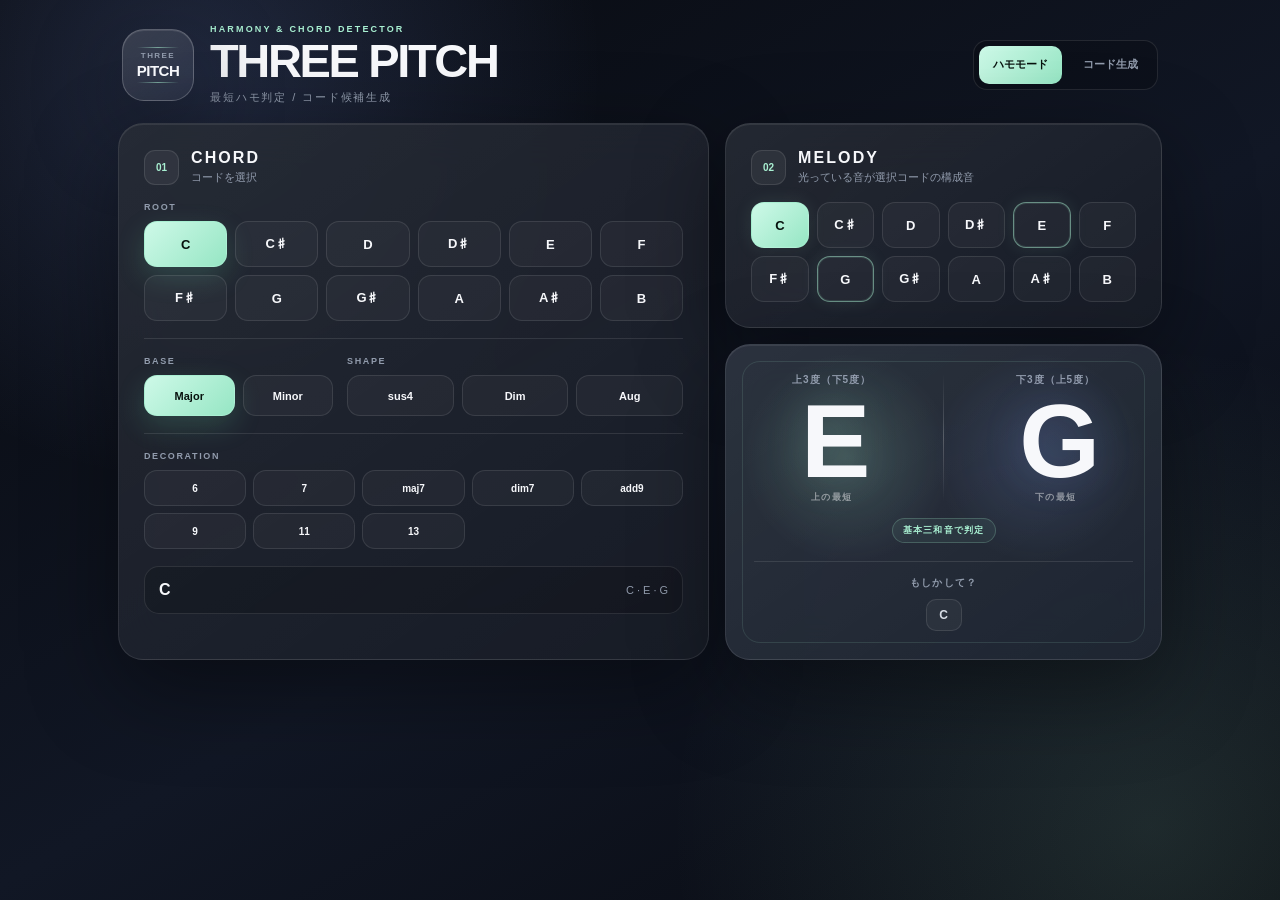
==== commit daf69a7b: "Add files via upload" ====
--- a/index.html
+++ b/index.html
@@ -10,7 +10,7 @@
   <title>THREE PITCH</title>
   <link rel="manifest" href="./manifest.webmanifest">
   <link rel="apple-touch-icon" href="./icon-192.png">
-  <link rel="stylesheet" href="./style.css?v=3">
+  <link rel="stylesheet" href="./style.css?v=31">
 </head>
 <body>
   <main class="app">
@@ -78,7 +78,7 @@
       </div>
     </section>
   </main>
-  <script src="./app.js?v=3"></script>
+  <script src="./app.js?v=31"></script>
   <script>if("serviceWorker" in navigator){addEventListener("load",()=>navigator.serviceWorker.register("./service-worker.js"));}</script>
 </body>
 </html>
--- a/style.css
+++ b/style.css
@@ -12,3 +12,5 @@
 @media(max-width:760px){.mode-switch{width:100%;margin-left:0}.mode-button{flex:1}.harmony-layout,.detect-layout{grid-template-columns:1fr;grid-template-areas:"chord" "melody" "result"}.detect-layout{grid-template-areas:"heard" "context" "candidates"}.context-grid{grid-template-columns:1fr}.candidate-row{grid-template-columns:38px 1fr auto}.candidate-tones{grid-column:2/4}.candidate-reason{grid-column:2/4}}
 
 .app{grid-template-columns:1fr;grid-template-areas:"brand";align-content:start}
+
+.warning[hidden]{display:none!important}
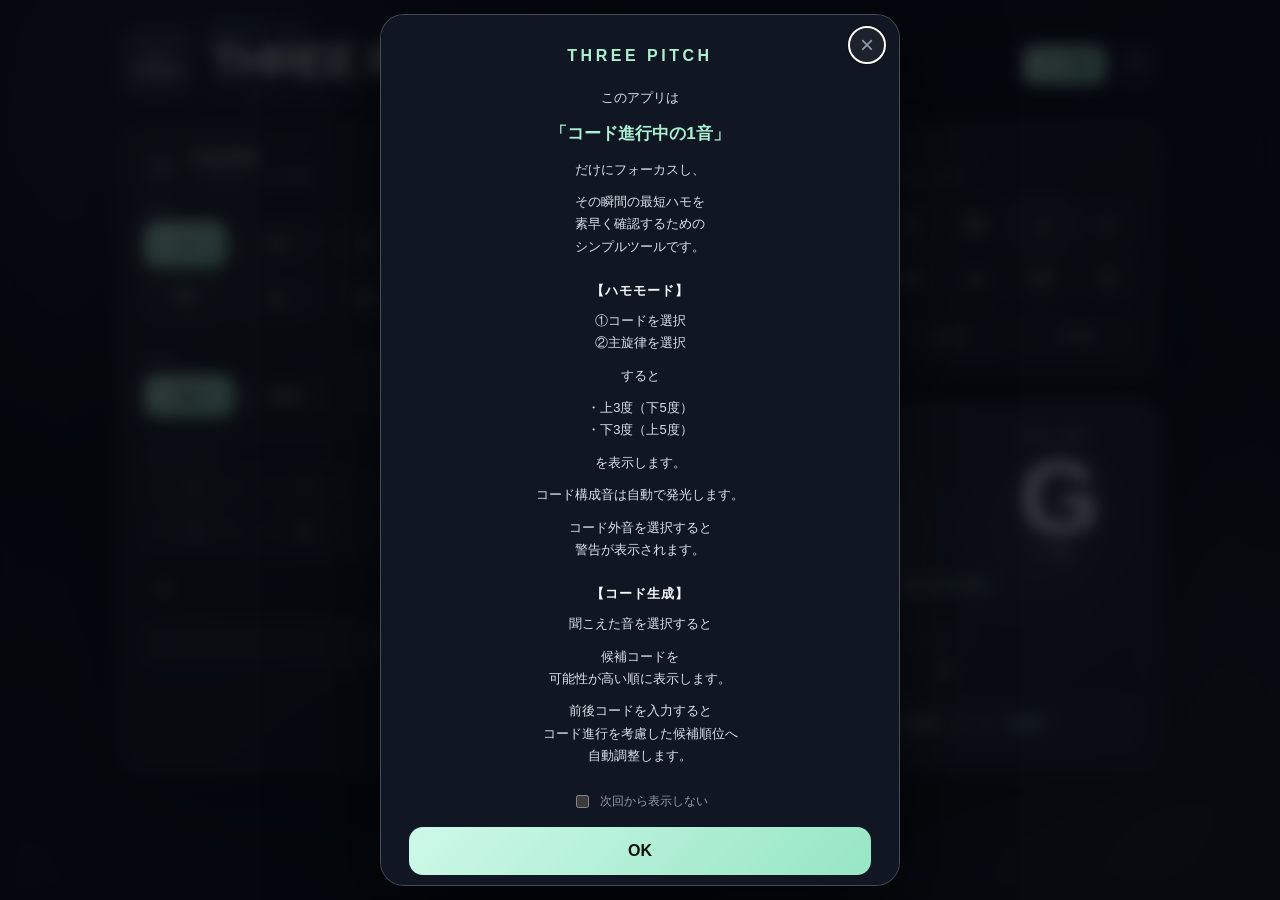
==== commit 2897f71a: "Add files via upload" ====
--- a/index.html
+++ b/index.html
@@ -10,75 +10,81 @@
   <title>THREE PITCH</title>
   <link rel="manifest" href="./manifest.webmanifest">
   <link rel="apple-touch-icon" href="./icon-192.png">
-  <link rel="stylesheet" href="./style.css?v=31">
+  <link rel="stylesheet" href="./style.css?v=40">
 </head>
 <body>
   <main class="app">
     <header class="brand">
       <div class="mini-logo" aria-hidden="true"><span>THREE</span><strong>PITCH</strong></div>
-      <div class="brand-copy"><p>HARMONY & CHORD DETECTOR</p><h1>THREE PITCH</h1><span>最短ハモ判定 / コード候補生成</span></div>
-      <nav class="mode-switch" aria-label="モード切替">
-        <button id="harmonyModeButton" class="mode-button active" type="button">ハモモード</button>
-        <button id="detectModeButton" class="mode-button" type="button">コード生成</button>
+      <div class="brand-copy"><p>HARMONY TOOL</p><h1>THREE PITCH</h1><span>コード進行中の1音にフォーカス</span></div>
+      <nav class="header-actions" aria-label="アプリ操作">
+        <button id="openDetectButton" class="mode-button active" type="button">コード生成</button>
+        <button id="guideButton" class="help-button" type="button" aria-label="使い方を表示">?</button>
       </nav>
     </header>
 
-    <section id="harmonyView" class="mode-view active">
-      <div class="harmony-layout">
-        <section class="control-card chord-card">
-          <div class="section-title"><span>01</span><div><h2>CHORD</h2><p>コードを選択</p></div></div>
-          <div class="label">ROOT</div><div id="rootGrid" class="notes-grid"></div>
-          <div class="split-row">
-            <div><div class="label">BASE</div><div id="baseGrid" class="choice-grid base-grid"></div></div>
-            <div><div class="label">SHAPE</div><div id="shapeGrid" class="choice-grid shape-grid"></div></div>
-          </div>
-          <div class="label decoration-label">DECORATION</div><div id="decorationGrid" class="decoration-grid"></div>
-          <div class="summary"><strong id="chordName">C</strong><span id="chordTones">C · E · G</span></div>
-        </section>
+    <section class="harmony-layout">
+      <section class="control-card chord-card">
+        <div class="section-title"><span>01</span><div><h2>CHORD</h2><p>その瞬間のコードを選択</p></div></div>
+        <div class="label">ROOT</div><div id="rootGrid" class="notes-grid"></div>
+        <div class="split-row">
+          <div><div class="label">BASE</div><div id="baseGrid" class="choice-grid base-grid"></div></div>
+          <div><div class="label">SHAPE</div><div id="shapeGrid" class="choice-grid shape-grid"></div></div>
+        </div>
+        <div class="label decoration-label">DECORATION</div><div id="decorationGrid" class="decoration-grid"></div>
+        <div class="summary"><strong id="chordName">C</strong><span id="chordTones">C · E · G</span></div>
+        <button id="playChordButton" class="sound-button wide" type="button">♪ コード同時再生</button>
+      </section>
 
-        <section class="control-card melody-card">
-          <div class="section-title"><span>02</span><div><h2>MELODY</h2><p>光っている音が選択コードの構成音</p></div></div>
-          <div id="melodyGrid" class="notes-grid"></div>
-          <div id="melodyWarning" class="warning" hidden><strong>⚠ コード外音</strong><span>選択した主旋律は、このコードの構成音ではありません。</span></div>
-        </section>
+      <section class="control-card melody-card">
+        <div class="section-title"><span>02</span><div><h2>MELODY</h2><p>コード構成音がリアルタイム発光</p></div></div>
+        <div id="melodyGrid" class="notes-grid"></div>
+        <div id="melodyWarning" class="warning" hidden><strong>⚠ コード外音</strong><span>選択した主旋律は、このコードの構成音ではありません。</span></div>
+        <div class="sound-grid">
+          <button id="playMelodyButton" class="sound-button" type="button">♪ 主旋律</button>
+          <button id="playUpperButton" class="sound-button" type="button">♪ 上ハモ</button>
+          <button id="playLowerButton" class="sound-button" type="button">♪ 下ハモ</button>
+        </div>
+      </section>
 
-        <section class="result-card" aria-live="polite">
-          <div class="result-grid">
-            <article class="harmony-result upper-result"><div class="result-kicker">上3度（下5度）</div><div id="upperResultNote" class="result-note">E</div><div class="direction-label">上の最短</div></article>
-            <div class="result-divider" aria-hidden="true"></div>
-            <article class="harmony-result lower-result"><div class="result-kicker">下3度（上5度）</div><div id="lowerResultNote" class="result-note">G</div><div class="direction-label">下の最短</div></article>
-          </div>
-          <div class="rule-chip">基本三和音で判定</div>
-          <div class="maybe"><span>もしかして？</span><div id="maybeNotes" class="maybe-notes"></div></div>
-        </section>
-      </div>
-    </section>
-
-    <section id="detectView" class="mode-view">
-      <div class="detect-layout">
-        <section class="control-card detect-input-card">
-          <div class="section-title"><span>01</span><div><h2>HEARD NOTES</h2><p>聞こえた音を複数選択</p></div></div>
-          <div id="heardNotesGrid" class="notes-grid"></div>
-          <div class="detect-tools"><button id="clearHeardButton" class="utility-button" type="button">選択解除</button><span id="heardCount">0音選択</span></div>
-        </section>
-
-        <section class="control-card context-card">
-          <div class="section-title"><span>02</span><div><h2>CONTEXT</h2><p>前後コードは任意</p></div></div>
-          <div class="context-grid">
-            <label>前のコード<select id="previousChord"></select></label>
-            <label>次のコード<select id="nextChord"></select></label>
-          </div>
-          <p class="context-note">未入力なら、聞こえた音だけで候補を順位付けします。</p>
-        </section>
-
-        <section class="control-card candidates-card" aria-live="polite">
-          <div class="section-title"><span>03</span><div><h2>CANDIDATES</h2><p>可能性が高い順</p></div></div>
-          <div id="candidateList" class="candidate-list"></div>
-        </section>
-      </div>
+      <section class="result-card" aria-live="polite">
+        <div class="result-grid">
+          <article class="harmony-result upper-result"><div class="result-kicker">上3度（下5度）</div><div id="upperResultNote" class="result-note">E</div><div class="direction-label">上の最短</div></article>
+          <div class="result-divider" aria-hidden="true"></div>
+          <article class="harmony-result lower-result"><div class="result-kicker">下3度（上5度）</div><div id="lowerResultNote" class="result-note">G</div><div class="direction-label">下の最短</div></article>
+        </div>
+        <div class="rule-chip">基本三和音で判定</div>
+        <div class="maybe"><span>もしかして？</span><div id="maybeNotes" class="maybe-notes"></div></div>
+        <button id="harmonyCheckButton" class="sound-button harmony-check" type="button">♪ ハモ確認　主旋律 → 上 → 下 → 3音同時</button>
+      </section>
     </section>
   </main>
-  <script src="./app.js?v=31"></script>
+
+  <dialog id="guideDialog" class="guide-dialog">
+    <form method="dialog" class="guide-panel">
+      <button class="dialog-close" value="close" aria-label="閉じる">×</button>
+      <div class="guide-logo">THREE PITCH</div>
+      <p>このアプリは</p>
+      <p class="guide-emphasis">「コード進行中の1音」</p>
+      <p>だけにフォーカスし、</p>
+      <p>その瞬間の最短ハモを<br>素早く確認するための<br>シンプルツールです。</p>
+      <h3>【ハモモード】</h3>
+      <p>①コードを選択<br>②主旋律を選択</p>
+      <p>すると</p>
+      <p>・上3度（下5度）<br>・下3度（上5度）</p>
+      <p>を表示します。</p>
+      <p>コード構成音は自動で発光します。</p>
+      <p>コード外音を選択すると<br>警告が表示されます。</p>
+      <h3>【コード生成】</h3>
+      <p>聞こえた音を選択すると</p>
+      <p>候補コードを<br>可能性が高い順に表示します。</p>
+      <p>前後コードを入力すると<br>コード進行を考慮した候補順位へ<br>自動調整します。</p>
+      <label class="dont-show"><input id="dontShowGuide" type="checkbox"> 次回から表示しない</label>
+      <button id="guideOkButton" class="guide-ok" value="ok">OK</button>
+    </form>
+  </dialog>
+
+  <script src="./app.js?v=40"></script>
   <script>if("serviceWorker" in navigator){addEventListener("load",()=>navigator.serviceWorker.register("./service-worker.js"));}</script>
 </body>
-</html>+</html>
--- a/style.css
+++ b/style.css
@@ -14,3 +14,10 @@
 .app{grid-template-columns:1fr;grid-template-areas:"brand";align-content:start}
 
 .warning[hidden]{display:none!important}
+
+/* v4.0 COMPLETE */
+.header-actions{margin-left:auto;display:flex;align-items:center;gap:8px}.help-button{width:44px;height:44px;border:1px solid var(--line);border-radius:14px;background:rgba(255,255,255,.045);color:var(--accent);font-size:20px;font-weight:900;cursor:pointer}.help-button:hover,.sound-button:hover,.utility-button:hover,.mode-button:hover{border-color:var(--line2)}
+.sound-grid{display:grid;grid-template-columns:repeat(3,minmax(0,1fr));gap:8px;margin-top:14px}.sound-button{min-height:42px;padding:0 12px;border:1px solid var(--line);border-radius:12px;background:rgba(255,255,255,.045);color:var(--text);font-size:10px;font-weight:850;letter-spacing:.03em;cursor:pointer;transition:transform .12s ease,border-color .12s ease,background .12s ease,box-shadow .12s ease}.sound-button:active{transform:scale(.97)}.sound-button.wide{width:100%;margin-top:10px}.sound-button.harmony-check{position:relative;z-index:2;width:min(560px,100%);margin-top:16px;border-color:rgba(169,240,210,.28);background:rgba(169,240,210,.065);color:var(--accent)}.sound-button.playing{background:linear-gradient(135deg,#cef9e8,#96e6c4);color:var(--ink);box-shadow:0 0 28px rgba(111,225,181,.22)}
+.guide-dialog{width:min(520px,calc(100vw - 28px));max-height:calc(100vh - 28px);padding:0;border:1px solid var(--line2);border-radius:24px;background:#111722;color:var(--text);box-shadow:0 32px 100px rgba(0,0,0,.62)}.guide-dialog::backdrop{background:rgba(3,5,9,.78);backdrop-filter:blur(8px)}.guide-panel{position:relative;padding:30px 28px 26px;text-align:center}.dialog-close{position:absolute;right:14px;top:12px;width:36px;height:36px;border:0;border-radius:50%;background:rgba(255,255,255,.05);color:var(--muted);font-size:24px;cursor:pointer}.guide-logo{margin:2px 0 22px;color:var(--accent);font-weight:900;letter-spacing:.22em}.guide-panel p{margin:10px 0;color:#dce1e9;font-size:13px;line-height:1.72}.guide-panel h3{margin:24px 0 10px;font-size:13px;letter-spacing:.08em}.guide-emphasis{color:var(--accent)!important;font-size:17px!important;font-weight:900}.dont-show{display:flex;justify-content:center;align-items:center;gap:8px;margin:25px 0 16px;color:var(--muted);font-size:12px}.guide-ok{width:100%;min-height:48px;border:0;border-radius:14px;background:linear-gradient(135deg,#cef9e8,#96e6c4);color:var(--ink);font-weight:900;cursor:pointer}
+.detect-app{grid-template-columns:1fr;grid-template-areas:"brand"}.detect-app .brand{grid-area:brand}.detect-layout{grid-column:1/-1}
+@media(max-width:760px){.header-actions{width:100%;margin-left:0}.header-actions .mode-button{flex:1}.sound-grid{grid-template-columns:1fr}.guide-panel{padding:28px 20px 22px}.guide-panel p{font-size:12px}}
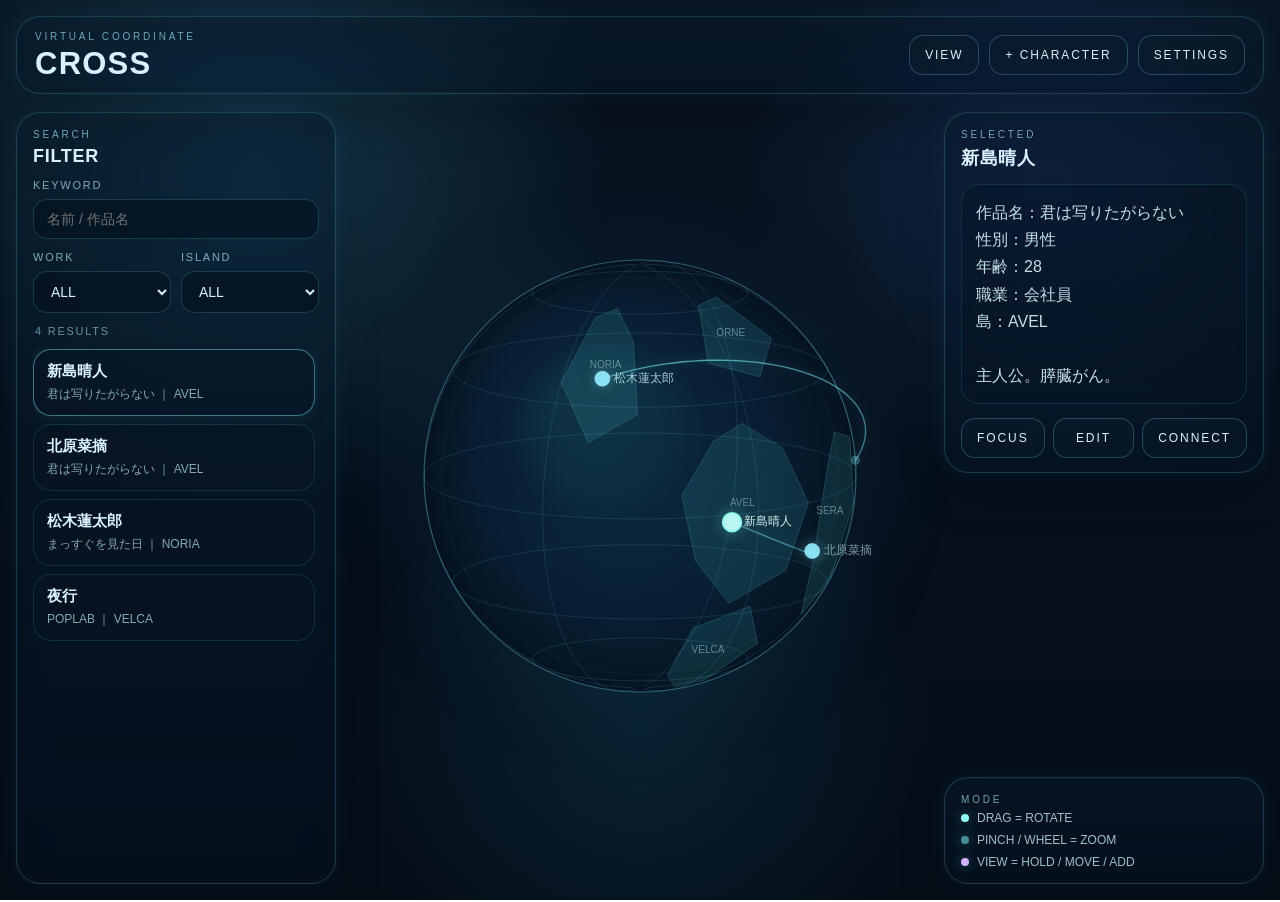
==== commit 2bd15efd: "Add files via upload" ====
--- a/index.html
+++ b/index.html
@@ -1,90 +1,208 @@
-<!doctype html>
+<!DOCTYPE html>
 <html lang="ja">
 <head>
-  <meta charset="utf-8">
-  <meta name="viewport" content="width=device-width, initial-scale=1, viewport-fit=cover">
-  <meta name="theme-color" content="#0b0e14">
-  <meta name="apple-mobile-web-app-capable" content="yes">
-  <meta name="apple-mobile-web-app-status-bar-style" content="black-translucent">
-  <meta name="apple-mobile-web-app-title" content="THREE PITCH">
-  <title>THREE PITCH</title>
-  <link rel="manifest" href="./manifest.webmanifest">
-  <link rel="apple-touch-icon" href="./icon-192.png">
-  <link rel="stylesheet" href="./style.css?v=40">
+  <meta charset="utf-8" />
+  <meta name="viewport" content="width=device-width,initial-scale=1,viewport-fit=cover" />
+  <meta name="theme-color" content="#081522" />
+  <title>CROSS</title>
+  <link rel="manifest" href="./manifest.webmanifest" />
+  <link rel="apple-touch-icon" href="./icon-192.png" />
+  <link rel="stylesheet" href="./style.css?v=11" />
 </head>
 <body>
-  <main class="app">
-    <header class="brand">
-      <div class="mini-logo" aria-hidden="true"><span>THREE</span><strong>PITCH</strong></div>
-      <div class="brand-copy"><p>HARMONY TOOL</p><h1>THREE PITCH</h1><span>コード進行中の1音にフォーカス</span></div>
-      <nav class="header-actions" aria-label="アプリ操作">
-        <button id="openDetectButton" class="mode-button active" type="button">コード生成</button>
-        <button id="guideButton" class="help-button" type="button" aria-label="使い方を表示">?</button>
-      </nav>
+  <div id="appShell" class="app-shell">
+    <canvas id="globeCanvas"></canvas>
+
+    <header class="topbar holo-panel ui-window">
+      <div>
+        <p class="eyebrow">VIRTUAL COORDINATE</p>
+        <h1>CROSS</h1>
+      </div>
+      <div class="topbar-actions">
+        <button id="viewModeButton" class="ghost-btn">VIEW</button>
+        <button id="addNodeButton" class="ghost-btn">+ CHARACTER</button>
+        <button id="settingsButton" class="ghost-btn">SETTINGS</button>
+      </div>
     </header>
 
-    <section class="harmony-layout">
-      <section class="control-card chord-card">
-        <div class="section-title"><span>01</span><div><h2>CHORD</h2><p>その瞬間のコードを選択</p></div></div>
-        <div class="label">ROOT</div><div id="rootGrid" class="notes-grid"></div>
-        <div class="split-row">
-          <div><div class="label">BASE</div><div id="baseGrid" class="choice-grid base-grid"></div></div>
-          <div><div class="label">SHAPE</div><div id="shapeGrid" class="choice-grid shape-grid"></div></div>
-        </div>
-        <div class="label decoration-label">DECORATION</div><div id="decorationGrid" class="decoration-grid"></div>
-        <div class="summary"><strong id="chordName">C</strong><span id="chordTones">C · E · G</span></div>
-        <button id="playChordButton" class="sound-button wide" type="button">♪ コード同時再生</button>
-      </section>
-
-      <section class="control-card melody-card">
-        <div class="section-title"><span>02</span><div><h2>MELODY</h2><p>コード構成音がリアルタイム発光</p></div></div>
-        <div id="melodyGrid" class="notes-grid"></div>
-        <div id="melodyWarning" class="warning" hidden><strong>⚠ コード外音</strong><span>選択した主旋律は、このコードの構成音ではありません。</span></div>
-        <div class="sound-grid">
-          <button id="playMelodyButton" class="sound-button" type="button">♪ 主旋律</button>
-          <button id="playUpperButton" class="sound-button" type="button">♪ 上ハモ</button>
-          <button id="playLowerButton" class="sound-button" type="button">♪ 下ハモ</button>
-        </div>
-      </section>
-
-      <section class="result-card" aria-live="polite">
-        <div class="result-grid">
-          <article class="harmony-result upper-result"><div class="result-kicker">上3度（下5度）</div><div id="upperResultNote" class="result-note">E</div><div class="direction-label">上の最短</div></article>
-          <div class="result-divider" aria-hidden="true"></div>
-          <article class="harmony-result lower-result"><div class="result-kicker">下3度（上5度）</div><div id="lowerResultNote" class="result-note">G</div><div class="direction-label">下の最短</div></article>
-        </div>
-        <div class="rule-chip">基本三和音で判定</div>
-        <div class="maybe"><span>もしかして？</span><div id="maybeNotes" class="maybe-notes"></div></div>
-        <button id="harmonyCheckButton" class="sound-button harmony-check" type="button">♪ ハモ確認　主旋律 → 上 → 下 → 3音同時</button>
-      </section>
-    </section>
-  </main>
-
-  <dialog id="guideDialog" class="guide-dialog">
-    <form method="dialog" class="guide-panel">
-      <button class="dialog-close" value="close" aria-label="閉じる">×</button>
-      <div class="guide-logo">THREE PITCH</div>
-      <p>このアプリは</p>
-      <p class="guide-emphasis">「コード進行中の1音」</p>
-      <p>だけにフォーカスし、</p>
-      <p>その瞬間の最短ハモを<br>素早く確認するための<br>シンプルツールです。</p>
-      <h3>【ハモモード】</h3>
-      <p>①コードを選択<br>②主旋律を選択</p>
-      <p>すると</p>
-      <p>・上3度（下5度）<br>・下3度（上5度）</p>
-      <p>を表示します。</p>
-      <p>コード構成音は自動で発光します。</p>
-      <p>コード外音を選択すると<br>警告が表示されます。</p>
-      <h3>【コード生成】</h3>
-      <p>聞こえた音を選択すると</p>
-      <p>候補コードを<br>可能性が高い順に表示します。</p>
-      <p>前後コードを入力すると<br>コード進行を考慮した候補順位へ<br>自動調整します。</p>
-      <label class="dont-show"><input id="dontShowGuide" type="checkbox"> 次回から表示しない</label>
-      <button id="guideOkButton" class="guide-ok" value="ok">OK</button>
-    </form>
-  </dialog>
-
-  <script src="./app.js?v=40"></script>
-  <script>if("serviceWorker" in navigator){addEventListener("load",()=>navigator.serviceWorker.register("./service-worker.js"));}</script>
+    <aside class="search-panel holo-panel ui-window">
+      <div class="panel-head">
+        <div>
+          <p class="eyebrow">SEARCH</p>
+          <h2>FILTER</h2>
+        </div>
+      </div>
+      <label class="field compact">
+        <span>Keyword</span>
+        <input id="searchInput" type="text" placeholder="名前 / 作品名" />
+      </label>
+      <div class="filter-grid">
+        <label class="field compact">
+          <span>Work</span>
+          <select id="workFilter"></select>
+        </label>
+        <label class="field compact">
+          <span>Island</span>
+          <select id="continentFilter"></select>
+        </label>
+      </div>
+      <div class="result-meta">
+        <span id="resultCount">0 RESULTS</span>
+      </div>
+      <div id="resultList" class="result-list"></div>
+    </aside>
+
+    <aside class="detail-panel holo-panel ui-window">
+      <div class="panel-head">
+        <div>
+          <p class="eyebrow">SELECTED</p>
+          <h2 id="selectedTitle">NO CHARACTER</h2>
+        </div>
+      </div>
+      <div id="selectedMeta" class="selected-meta empty">
+        地球上の座標をタップすると、ここに詳細が表示されます。
+      </div>
+      <div class="detail-actions">
+        <button id="focusSelectedButton" class="ghost-btn">FOCUS</button>
+        <button id="editSelectedButton" class="ghost-btn">EDIT</button>
+        <button id="connectSelectedButton" class="ghost-btn">CONNECT</button>
+      </div>
+    </aside>
+
+    <div class="legend holo-panel ui-window">
+      <p class="eyebrow">MODE</p>
+      <div class="legend-lines">
+        <div><span class="dot active"></span>DRAG = ROTATE</div>
+        <div><span class="dot"></span>PINCH / WHEEL = ZOOM</div>
+        <div><span class="dot add"></span>VIEW = HOLD / MOVE / ADD</div>
+      </div>
+    </div>
+
+    <button id="exitViewButton" class="exit-view-button">EXIT VIEW</button>
+    <div id="longPressHint" class="long-press-hint">HOLD</div>
+    <div id="toast" class="toast" aria-live="polite"></div>
+  </div>
+
+  <div id="editorModal" class="modal hidden">
+    <div class="modal-card holo-panel large">
+      <div class="modal-header">
+        <div>
+          <p class="eyebrow">CHARACTER</p>
+          <h3 id="editorTitle">NEW CHARACTER</h3>
+        </div>
+        <button data-close="editorModal" class="close-btn">×</button>
+      </div>
+      <div class="editor-grid">
+        <label class="field"><span>名前</span><input id="nameInput" type="text" maxlength="80" /></label>
+        <label class="field"><span>作品名</span><input id="workInput" type="text" maxlength="80" /></label>
+        <label class="field"><span>性別</span><input id="genderInput" type="text" maxlength="40" /></label>
+        <label class="field"><span>年齢</span><input id="ageInput" type="text" maxlength="40" /></label>
+        <label class="field"><span>職業</span><input id="jobInput" type="text" maxlength="80" /></label>
+        <label class="field"><span>島</span><select id="continentInput"></select></label>
+        <label class="field full"><span>詳細</span><textarea id="detailInput" rows="5" placeholder="自由記述"></textarea></label>
+      </div>
+      <div class="modal-actions">
+        <button id="deleteNodeButton" class="ghost-btn danger">DELETE</button>
+        <div class="spacer"></div>
+        <button data-close="editorModal" class="ghost-btn">CANCEL</button>
+        <button id="saveNodeButton" class="solid-btn">SAVE</button>
+      </div>
+    </div>
+  </div>
+
+  <div id="connectModal" class="modal hidden">
+    <div class="modal-card holo-panel medium">
+      <div class="modal-header">
+        <div>
+          <p class="eyebrow">CONNECTION</p>
+          <h3>CONNECT CHARACTER</h3>
+        </div>
+        <button data-close="connectModal" class="close-btn">×</button>
+      </div>
+      <label class="field compact"><span>Search</span><input id="connectSearchInput" type="text" placeholder="名前 / 作品名" /></label>
+      <div class="filter-grid compact-connect">
+        <label class="field compact"><span>Work</span><select id="connectWorkFilter"></select></label>
+        <label class="field compact"><span>Island</span><select id="connectContinentFilter"></select></label>
+      </div>
+      <div id="connectList" class="connect-list"></div>
+      <div class="modal-actions">
+        <button data-close="connectModal" class="ghost-btn">DONE</button>
+      </div>
+    </div>
+  </div>
+
+  <div id="settingsModal" class="modal hidden">
+    <div class="modal-card holo-panel large">
+      <div class="modal-header">
+        <div>
+          <p class="eyebrow">SETTINGS</p>
+          <h3>ISLANDS / HELP / BACKUP</h3>
+        </div>
+        <button data-close="settingsModal" class="close-btn">×</button>
+      </div>
+
+      <div class="settings-block">
+        <p class="settings-title">ISLAND NAMES</p>
+        <div id="continentNameList" class="continent-name-list"></div>
+      </div>
+
+      <div class="settings-block add-island-block">
+        <p class="settings-title">ADD ISLAND</p>
+        <div class="add-island-grid">
+          <label class="field compact"><span>Name</span><input id="newIslandNameInput" type="text" maxlength="40" placeholder="NEW ISLAND" /></label>
+          <label class="field compact"><span>Size</span>
+            <select id="newIslandSizeInput">
+              <option value="small">小</option>
+              <option value="medium" selected>中</option>
+              <option value="large">大</option>
+            </select>
+          </label>
+          <button id="addIslandButton" class="solid-btn add-island-button">ADD</button>
+        </div>
+      </div>
+
+      <div class="settings-block">
+        <p class="settings-title">GUIDE</p>
+        <button id="helpButton" class="ghost-btn">HOW TO USE</button>
+      </div>
+
+      <div class="settings-block">
+        <p class="settings-title">BACKUP</p>
+        <div class="settings-actions">
+          <button id="exportButton" class="ghost-btn">EXPORT JSON</button>
+          <label class="ghost-btn file-btn">IMPORT JSON<input id="importInput" type="file" accept="application/json" hidden /></label>
+        </div>
+      </div>
+      <div class="modal-actions">
+        <button data-close="settingsModal" class="ghost-btn">CLOSE</button>
+        <button id="saveSettingsButton" class="solid-btn">SAVE SETTINGS</button>
+      </div>
+    </div>
+  </div>
+
+  <div id="helpModal" class="modal hidden">
+    <div class="modal-card holo-panel medium help-card">
+      <div class="modal-header">
+        <div>
+          <p class="eyebrow">GUIDE</p>
+          <h3>HOW TO USE CROSS</h3>
+        </div>
+        <button data-close="helpModal" class="close-btn">×</button>
+      </div>
+      <div class="help-list">
+        <section><strong>地球を回す</strong><p>地表を指でつかみ、そのまま動かします。地球は指についてくる順方向です。</p></section>
+        <section><strong>拡大・縮小</strong><p>ピンチ操作で地球の大きさを変えます。VIEWでは通常画面より深く拡大できます。</p></section>
+        <section><strong>人物を追加</strong><p>通常画面では「+ CHARACTER」。VIEWでは人物のいない地表を長押しすると、その座標に追加されます。</p></section>
+        <section><strong>人物を移動</strong><p>VIEWで人物を長押しし、反応後にそのままドラッグすると球面上を移動します。通常画面では位置が動きません。</p></section>
+        <section><strong>検索</strong><p>名前・作品名で検索し、作品または島で絞り込めます。結果を押すとその人物へ地球が回転します。</p></section>
+        <section><strong>接続</strong><p>人物を選び「CONNECT」。検索画面から相手を選ぶと、二人の座標を放物線で接続します。</p></section>
+        <section><strong>島</strong><p>設定で島名を変更できます。「小・中・大」から新しい島も追加できます。島は地理・作品・職業など、好きなカテゴリとして使えます。</p></section>
+        <section><strong>VIEW</strong><p>操作パネルをすべて隠し、地球を直接触るモードです。人物タップでフォーカス、人物長押しドラッグで移動、空き地表長押しで追加。「EXIT VIEW」で戻ります。</p></section>
+      </div>
+      <div class="modal-actions"><button data-close="helpModal" class="solid-btn">CLOSE</button></div>
+    </div>
+  </div>
+
+  <script src="./app.js?v=11"></script>
 </body>
 </html>
--- a/style.css
+++ b/style.css
@@ -1,23 +1,159 @@
 
-:root{color-scheme:dark;--bg:#080a0f;--panel:rgba(20,25,35,.84);--line:rgba(255,255,255,.1);--line2:rgba(255,255,255,.22);--text:#f7f8fb;--muted:#929cad;--accent:#a9f0d2;--accent2:#88a7ff;--ink:#07110d;--shadow:0 28px 90px rgba(0,0,0,.42)}
-*{box-sizing:border-box}html{min-height:100%;background:var(--bg)}body{margin:0;min-height:100dvh;color:var(--text);font-family:-apple-system,BlinkMacSystemFont,"Segoe UI","Hiragino Sans","Yu Gothic UI",sans-serif;background:radial-gradient(circle at 15% 8%,rgba(136,167,255,.19),transparent 30%),radial-gradient(circle at 90% 92%,rgba(169,240,210,.13),transparent 34%),linear-gradient(150deg,#07090e,#111725 54%,#080a10);overscroll-behavior:none}button{font:inherit;color:inherit}.app{width:min(1120px,100%);min-height:100dvh;margin:auto;padding:max(24px,env(safe-area-inset-top)) clamp(14px,3.4vw,38px) max(26px,env(safe-area-inset-bottom));display:grid;grid-template-columns:minmax(0,1.15fr) minmax(0,.85fr);grid-template-areas:"brand brand" "chord melody" "chord result";gap:16px;align-content:center}.brand{grid-area:brand;display:flex;align-items:center;gap:16px;padding:0 4px 2px}.mini-logo{width:72px;height:72px;flex:none;border:1px solid var(--line2);border-radius:22px;background:linear-gradient(145deg,rgba(255,255,255,.11),rgba(255,255,255,.02)),rgba(255,255,255,.025);box-shadow:inset 0 1px 0 rgba(255,255,255,.1),var(--shadow);position:relative;display:grid;place-content:center;text-align:center;overflow:hidden}.mini-logo span,.mini-logo strong{position:relative;z-index:2;display:block}.mini-logo span{color:var(--muted);font-size:8px;font-weight:850;letter-spacing:.18em}.mini-logo strong{margin-top:4px;color:var(--text);font-size:15px;line-height:.92;font-weight:900;letter-spacing:-.035em}.mini-logo:before,.mini-logo:after{content:"";position:absolute;left:14px;right:14px;height:1px;background:linear-gradient(90deg,transparent,rgba(169,240,210,.58),transparent)}.mini-logo:before{top:17px}.mini-logo:after{bottom:17px}.brand-copy p{margin:0 0 5px;color:var(--accent);font-size:9px;font-weight:850;letter-spacing:.24em}.brand-copy h1{margin:0;font-size:clamp(30px,4.6vw,47px);line-height:.92;letter-spacing:-.05em}.brand-copy span{display:block;margin-top:8px;color:var(--muted);font-size:11px;letter-spacing:.17em}.control-card,.result-card{border:1px solid var(--line);border-radius:25px;background:linear-gradient(145deg,rgba(255,255,255,.075),rgba(255,255,255,.018)),var(--panel);box-shadow:inset 0 1px 0 rgba(255,255,255,.08),var(--shadow);backdrop-filter:blur(22px);-webkit-backdrop-filter:blur(22px)}.control-card{padding:clamp(17px,3vw,25px)}.chord-card{grid-area:chord}.melody-card{grid-area:melody}.section-title{display:flex;gap:12px;align-items:center;margin-bottom:17px}.section-title>span{width:35px;height:35px;display:grid;place-items:center;border:1px solid var(--line);border-radius:11px;background:rgba(255,255,255,.055);color:var(--accent);font-size:10px;font-weight:900}.section-title h2{margin:0;font-size:16px;letter-spacing:.13em}.section-title p{margin:3px 0 0;color:var(--muted);font-size:11px}.label{margin:0 0 9px;color:var(--muted);font-size:9px;font-weight:900;letter-spacing:.18em}.notes-grid{display:grid;grid-template-columns:repeat(6,minmax(0,1fr));gap:8px}.note-button,.choice-button,.decoration-button{border:1px solid var(--line);background:rgba(255,255,255,.035);border-radius:13px;cursor:pointer;-webkit-tap-highlight-color:transparent;transition:transform .11s ease,border-color .12s ease,background .12s ease,color .12s ease,box-shadow .12s ease}.note-button{min-height:46px;font-weight:800;font-size:13px}.choice-button{min-height:41px;padding:0 10px;font-size:11px;font-weight:780}.decoration-button{min-height:36px;padding:0 10px;font-size:10px;font-weight:760}.note-button:active,.choice-button:active,.decoration-button:active{transform:scale(.96)}.note-button:hover,.choice-button:hover,.decoration-button:hover{border-color:var(--line2)}.selected{color:var(--ink);border-color:rgba(169,240,210,.82);background:linear-gradient(135deg,#cef9e8,#96e6c4);box-shadow:0 10px 28px rgba(111,225,181,.18)}.split-row{display:grid;grid-template-columns:.72fr 1.28fr;gap:14px;padding-top:17px;margin-top:17px;border-top:1px solid var(--line)}.choice-grid{display:grid;gap:8px}.base-grid{grid-template-columns:repeat(2,minmax(0,1fr))}.shape-grid{grid-template-columns:repeat(3,minmax(0,1fr))}.decoration-label{padding-top:17px;margin-top:17px;border-top:1px solid var(--line)}.decoration-grid{display:grid;grid-template-columns:repeat(5,minmax(0,1fr));gap:7px}.summary{margin-top:17px;min-height:48px;padding:11px 14px;display:flex;align-items:center;justify-content:space-between;gap:12px;border:1px solid var(--line);border-radius:15px;background:rgba(0,0,0,.16)}.summary strong{white-space:nowrap;font-size:16px}.summary span{color:var(--muted);text-align:right;font-size:11px;line-height:1.4}
-.result-card{grid-area:result;min-height:310px;padding:clamp(20px,3vw,28px);display:grid;place-items:center;align-content:center;position:relative;overflow:hidden;background:radial-gradient(circle at 28% 36%,rgba(169,240,210,.17),transparent 28%),radial-gradient(circle at 72% 36%,rgba(136,167,255,.15),transparent 28%),linear-gradient(145deg,rgba(255,255,255,.08),rgba(255,255,255,.015)),rgba(27,34,47,.94)}.result-card:after{content:"";position:absolute;inset:16px;border:1px solid rgba(169,240,210,.12);border-radius:18px;pointer-events:none}.result-grid{position:relative;z-index:1;width:min(560px,100%);display:grid;grid-template-columns:1fr 1px 1fr;gap:clamp(16px,4vw,34px);align-items:center}.harmony-result{min-width:0;display:grid;justify-items:center;text-align:center}.result-divider{width:1px;height:128px;background:linear-gradient(transparent,var(--line2),transparent)}.result-kicker{color:var(--muted);font-size:10px;font-weight:800;letter-spacing:.1em;white-space:nowrap}.result-note{margin:10px 0 4px;font-size:clamp(64px,10vw,104px);line-height:.86;font-weight:900;letter-spacing:-.08em;text-shadow:0 0 42px rgba(169,240,210,.18)}.lower-result .result-note{text-shadow:0 0 42px rgba(136,167,255,.18)}.direction-label{color:rgba(255,255,255,.48);font-size:9px;font-weight:800;letter-spacing:.14em}.rule-chip{position:relative;z-index:1;margin-top:14px;padding:5px 10px;border:1px solid rgba(169,240,210,.22);border-radius:999px;color:var(--accent);background:rgba(169,240,210,.06);font-size:9px;font-weight:850;letter-spacing:.14em}.maybe{position:relative;z-index:1;width:min(560px,100%);margin-top:18px;padding-top:14px;border-top:1px solid var(--line);text-align:center}.maybe>span{display:block;margin-bottom:9px;color:var(--muted);font-size:10px;font-weight:800;letter-spacing:.12em}.maybe-notes{display:flex;flex-wrap:wrap;justify-content:center;gap:7px;min-height:32px}.maybe-note{min-width:36px;height:32px;padding:0 10px;display:inline-grid;place-items:center;border:1px solid var(--line);border-radius:10px;background:rgba(255,255,255,.045);color:#d7dce5;font-size:12px;font-weight:800}.maybe-empty{color:rgba(255,255,255,.28);font-size:18px;line-height:32px}
-@media(max-width:760px){.app{grid-template-columns:1fr;grid-template-areas:"brand" "chord" "melody" "result";align-content:start}.mini-logo{width:62px;height:62px;border-radius:19px}.brand-copy h1{font-size:32px}.notes-grid{grid-template-columns:repeat(4,minmax(0,1fr))}.split-row{grid-template-columns:1fr}.decoration-grid{grid-template-columns:repeat(3,minmax(0,1fr))}.result-card{min-height:300px}.result-grid{gap:14px}.result-note{font-size:clamp(60px,20vw,92px)}}
-@media(max-width:430px){.result-grid{grid-template-columns:1fr 1fr;gap:10px}.result-divider{display:none}.result-kicker{font-size:9px;letter-spacing:.04em}.result-note{font-size:clamp(58px,22vw,84px)}}
-@media(max-width:370px){.notes-grid{grid-template-columns:repeat(3,minmax(0,1fr))}.decoration-grid{grid-template-columns:repeat(2,minmax(0,1fr))}.summary{align-items:flex-start;flex-direction:column}.summary span{text-align:left}}
-@media(prefers-reduced-motion:reduce){*{transition:none!important}}
-
-/* v3 modes */
-.brand{flex-wrap:wrap}.mode-switch{margin-left:auto;display:flex;gap:7px;padding:5px;border:1px solid var(--line);border-radius:14px;background:rgba(0,0,0,.18)}.mode-button{min-height:38px;padding:0 14px;border:0;border-radius:10px;background:transparent;color:var(--muted);font-size:11px;font-weight:850;cursor:pointer}.mode-button.active{background:linear-gradient(135deg,#cef9e8,#96e6c4);color:var(--ink)}.mode-view{display:none;grid-column:1/-1}.mode-view.active{display:block}.harmony-layout{display:grid;grid-template-columns:minmax(0,1.15fr) minmax(0,.85fr);grid-template-areas:"chord melody" "chord result";gap:16px}.melody-card{align-self:stretch}.note-button.chord-tone{border-color:rgba(169,240,210,.52);box-shadow:inset 0 0 0 1px rgba(169,240,210,.12),0 0 18px rgba(169,240,210,.10)}.note-button.decor-tone{border-color:rgba(136,167,255,.5);box-shadow:inset 0 0 0 1px rgba(136,167,255,.1)}.note-button.invalid-selected{border-color:rgba(255,169,104,.9);background:linear-gradient(135deg,#ffd9b9,#ffab70);color:#2d1205}.warning{margin-top:14px;padding:12px 13px;border:1px solid rgba(255,169,104,.42);border-radius:14px;background:rgba(255,145,68,.09);display:grid;gap:3px}.warning strong{color:#ffc28e;font-size:12px}.warning span{color:#d9b99e;font-size:10px;line-height:1.45}.detect-layout{display:grid;grid-template-columns:1fr 1fr;grid-template-areas:"heard context" "candidates candidates";gap:16px}.detect-input-card{grid-area:heard}.context-card{grid-area:context}.candidates-card{grid-area:candidates}.detect-tools{margin-top:14px;display:flex;align-items:center;justify-content:space-between;gap:12px}.utility-button{min-height:38px;padding:0 14px;border:1px solid var(--line);border-radius:11px;background:rgba(255,255,255,.04);font-size:11px;font-weight:800;cursor:pointer}.detect-tools span,.context-note{color:var(--muted);font-size:10px}.context-grid{display:grid;grid-template-columns:1fr 1fr;gap:12px}.context-grid label{display:grid;gap:7px;color:var(--muted);font-size:10px;font-weight:800;letter-spacing:.08em}.context-grid select{width:100%;min-height:44px;padding:0 12px;border:1px solid var(--line);border-radius:12px;background:#111722;color:var(--text);font-size:13px}.context-note{margin:14px 0 0;line-height:1.5}.candidate-list{display:grid;gap:9px}.candidate-row{display:grid;grid-template-columns:44px minmax(100px,.8fr) 1.2fr auto;align-items:center;gap:12px;padding:12px 14px;border:1px solid var(--line);border-radius:14px;background:rgba(255,255,255,.03)}.candidate-rank{width:32px;height:32px;display:grid;place-items:center;border-radius:10px;background:rgba(169,240,210,.08);color:var(--accent);font-size:11px;font-weight:900}.candidate-name{font-size:17px;font-weight:900}.candidate-tones{color:var(--muted);font-size:11px}.candidate-score{min-width:52px;text-align:right;color:var(--accent);font-size:12px;font-weight:900}.candidate-reason{grid-column:2/5;color:rgba(255,255,255,.45);font-size:9px}.empty-candidates{padding:28px;text-align:center;color:var(--muted);font-size:12px;border:1px dashed var(--line);border-radius:14px}
-@media(max-width:760px){.mode-switch{width:100%;margin-left:0}.mode-button{flex:1}.harmony-layout,.detect-layout{grid-template-columns:1fr;grid-template-areas:"chord" "melody" "result"}.detect-layout{grid-template-areas:"heard" "context" "candidates"}.context-grid{grid-template-columns:1fr}.candidate-row{grid-template-columns:38px 1fr auto}.candidate-tones{grid-column:2/4}.candidate-reason{grid-column:2/4}}
-
-.app{grid-template-columns:1fr;grid-template-areas:"brand";align-content:start}
-
-.warning[hidden]{display:none!important}
-
-/* v4.0 COMPLETE */
-.header-actions{margin-left:auto;display:flex;align-items:center;gap:8px}.help-button{width:44px;height:44px;border:1px solid var(--line);border-radius:14px;background:rgba(255,255,255,.045);color:var(--accent);font-size:20px;font-weight:900;cursor:pointer}.help-button:hover,.sound-button:hover,.utility-button:hover,.mode-button:hover{border-color:var(--line2)}
-.sound-grid{display:grid;grid-template-columns:repeat(3,minmax(0,1fr));gap:8px;margin-top:14px}.sound-button{min-height:42px;padding:0 12px;border:1px solid var(--line);border-radius:12px;background:rgba(255,255,255,.045);color:var(--text);font-size:10px;font-weight:850;letter-spacing:.03em;cursor:pointer;transition:transform .12s ease,border-color .12s ease,background .12s ease,box-shadow .12s ease}.sound-button:active{transform:scale(.97)}.sound-button.wide{width:100%;margin-top:10px}.sound-button.harmony-check{position:relative;z-index:2;width:min(560px,100%);margin-top:16px;border-color:rgba(169,240,210,.28);background:rgba(169,240,210,.065);color:var(--accent)}.sound-button.playing{background:linear-gradient(135deg,#cef9e8,#96e6c4);color:var(--ink);box-shadow:0 0 28px rgba(111,225,181,.22)}
-.guide-dialog{width:min(520px,calc(100vw - 28px));max-height:calc(100vh - 28px);padding:0;border:1px solid var(--line2);border-radius:24px;background:#111722;color:var(--text);box-shadow:0 32px 100px rgba(0,0,0,.62)}.guide-dialog::backdrop{background:rgba(3,5,9,.78);backdrop-filter:blur(8px)}.guide-panel{position:relative;padding:30px 28px 26px;text-align:center}.dialog-close{position:absolute;right:14px;top:12px;width:36px;height:36px;border:0;border-radius:50%;background:rgba(255,255,255,.05);color:var(--muted);font-size:24px;cursor:pointer}.guide-logo{margin:2px 0 22px;color:var(--accent);font-weight:900;letter-spacing:.22em}.guide-panel p{margin:10px 0;color:#dce1e9;font-size:13px;line-height:1.72}.guide-panel h3{margin:24px 0 10px;font-size:13px;letter-spacing:.08em}.guide-emphasis{color:var(--accent)!important;font-size:17px!important;font-weight:900}.dont-show{display:flex;justify-content:center;align-items:center;gap:8px;margin:25px 0 16px;color:var(--muted);font-size:12px}.guide-ok{width:100%;min-height:48px;border:0;border-radius:14px;background:linear-gradient(135deg,#cef9e8,#96e6c4);color:var(--ink);font-weight:900;cursor:pointer}
-.detect-app{grid-template-columns:1fr;grid-template-areas:"brand"}.detect-app .brand{grid-area:brand}.detect-layout{grid-column:1/-1}
-@media(max-width:760px){.header-actions{width:100%;margin-left:0}.header-actions .mode-button{flex:1}.sound-grid{grid-template-columns:1fr}.guide-panel{padding:28px 20px 22px}.guide-panel p{font-size:12px}}
+:root {
+  --bg: #06111d;
+  --ink: #d9f1ff;
+  --line: rgba(96, 224, 255, 0.18);
+  --glow: #6ee7ff;
+  --danger: #ff7f9f;
+  --safe-top: env(safe-area-inset-top, 0px);
+  --safe-bottom: env(safe-area-inset-bottom, 0px);
+  font-family: -apple-system, BlinkMacSystemFont, "Hiragino Sans", "Noto Sans JP", sans-serif;
+}
+* { box-sizing: border-box; }
+html, body {
+  margin: 0;
+  width: 100%;
+  height: 100%;
+  overflow: hidden;
+  background:
+    radial-gradient(circle at 20% 18%, rgba(77, 214, 255, 0.18), transparent 28%),
+    radial-gradient(circle at 82% 20%, rgba(76, 128, 255, 0.16), transparent 24%),
+    radial-gradient(circle at 50% 82%, rgba(36, 198, 255, 0.10), transparent 30%),
+    linear-gradient(180deg, #081421 0%, #06111d 52%, #050d17 100%);
+  color: var(--ink);
+}
+body { touch-action: none; -webkit-user-select: none; user-select: none; -webkit-touch-callout: none; }
+input, textarea { -webkit-user-select: text; user-select: text; }
+button, input, select, textarea { font: inherit; }
+button { cursor: pointer; }
+button:disabled { opacity: .34; cursor: default; }
+.app-shell { position: relative; width: 100%; height: 100%; }
+#globeCanvas { position: absolute; inset: 0; width: 100%; height: 100%; display: block; }
+.holo-panel {
+  background: linear-gradient(180deg, rgba(12,26,39,.52), rgba(8,20,31,.34));
+  border: 1px solid rgba(108, 235, 255, 0.18);
+  box-shadow: 0 0 0 1px rgba(255,255,255,0.02) inset, 0 22px 48px rgba(0,0,0,.20), 0 0 24px rgba(63,187,255,.08);
+  backdrop-filter: blur(14px) saturate(130%);
+  -webkit-backdrop-filter: blur(14px) saturate(130%);
+}
+.ui-window { transition: opacity .24s ease, transform .24s ease, visibility .24s; }
+.topbar {
+  position: absolute; top: calc(16px + var(--safe-top)); left: 16px; right: 16px;
+  min-height: 78px; border-radius: 24px; padding: 14px 18px;
+  display: flex; align-items: center; justify-content: space-between; gap: 18px;
+}
+.eyebrow { margin: 0 0 6px; color: rgba(171, 241, 255, 0.65); font-size: 10px; letter-spacing: .28em; text-transform: uppercase; }
+h1, h2, h3 { margin: 0; font-weight: 600; letter-spacing: .04em; }
+h1 { font-size: 31px; line-height: 1; }
+h2 { font-size: 18px; }
+h3 { font-size: 20px; }
+.topbar-actions { display: flex; align-items: center; gap: 10px; flex-wrap: wrap; justify-content: flex-end; }
+.ghost-btn, .solid-btn, .close-btn, .exit-view-button {
+  appearance: none; border: 1px solid rgba(117, 235, 255, 0.24); color: var(--ink); background: rgba(13, 29, 42, 0.46);
+  padding: 12px 15px; border-radius: 14px; font-size: 12px; letter-spacing: .16em; text-transform: uppercase;
+}
+.ghost-btn.active { border-color: rgba(126, 255, 225, .48); box-shadow: 0 0 0 1px rgba(126,255,225,.15) inset, 0 0 18px rgba(104,255,210,.15); color: #c8fff1; }
+.solid-btn { background: linear-gradient(180deg, rgba(77,210,255,.32), rgba(46,133,255,.26)); border-color: rgba(142,232,255,.42); }
+.close-btn { width: 44px; height: 44px; border-radius: 50%; padding: 0; font-size: 22px; }
+.search-panel, .detail-panel, .legend { position: absolute; border-radius: 24px; padding: 16px 16px 14px; }
+.search-panel {
+  top: calc(112px + var(--safe-top)); left: 16px; width: min(320px, calc(100vw - 32px)); bottom: calc(16px + var(--safe-bottom));
+  display: flex; flex-direction: column; gap: 12px;
+}
+.detail-panel {
+  top: calc(112px + var(--safe-top)); right: 16px; width: min(320px, calc(100vw - 32px));
+  min-height: 230px; display: flex; flex-direction: column; gap: 14px;
+}
+.legend { right: 16px; bottom: calc(16px + var(--safe-bottom)); width: min(320px, calc(100vw - 32px)); }
+.panel-head { display: flex; align-items: flex-start; justify-content: space-between; gap: 12px; }
+.field { display: flex; flex-direction: column; gap: 8px; }
+.field span { font-size: 11px; letter-spacing: .16em; text-transform: uppercase; color: rgba(188, 245, 255, 0.66); }
+.field input, .field select, .field textarea {
+  width: 100%; border-radius: 14px; border: 1px solid rgba(114, 230, 255, .18); outline: none;
+  background: rgba(5, 16, 27, .58); color: var(--ink); padding: 12px 14px; font-size: 15px;
+}
+.field input:focus, .field select:focus, .field textarea:focus { border-color: rgba(121,238,255,.48); box-shadow: 0 0 0 3px rgba(85,218,255,.08); }
+.field textarea { resize: vertical; min-height: 120px; }
+.filter-grid { display: grid; grid-template-columns: 1fr 1fr; gap: 10px; }
+.filter-grid.compact-connect { margin-top: 2px; }
+.compact input, .compact select { padding: 11px 13px; font-size: 14px; }
+.result-meta { display: flex; justify-content: space-between; align-items: center; padding: 0 2px; color: rgba(183, 241, 255, .56); font-size: 11px; letter-spacing: .16em; text-transform: uppercase; }
+.result-list, .connect-list { flex: 1; overflow: auto; display: flex; flex-direction: column; gap: 8px; padding-right: 4px; }
+.result-item, .connect-item {
+  border-radius: 18px; border: 1px solid rgba(113, 232, 255, .12); background: rgba(8, 22, 34, .40);
+  padding: 12px 13px; text-align: left; color: var(--ink); width: 100%;
+}
+.result-item .name, .connect-item .name { font-size: 15px; font-weight: 600; }
+.result-item .meta, .connect-item .meta { margin-top: 5px; color: rgba(199, 246, 255, .66); font-size: 12px; }
+.result-item.active { border-color: rgba(125, 239, 255, .45); box-shadow: 0 0 18px rgba(96,227,255,.10); }
+.selected-meta {
+  min-height: 118px; border-radius: 18px; border: 1px solid rgba(113, 232, 255, .12); padding: 14px;
+  background: rgba(7, 18, 30, .34); line-height: 1.7; color: rgba(215,245,255,.90); white-space: pre-wrap;
+}
+.selected-meta.empty { color: rgba(194, 236, 255, .56); }
+.detail-actions { display: grid; grid-template-columns: repeat(3, 1fr); gap: 8px; }
+.legend-lines { display: grid; gap: 8px; color: rgba(208, 246, 255, .76); font-size: 12px; }
+.dot { display: inline-block; width: 8px; height: 8px; border-radius: 50%; margin-right: 8px; background: rgba(125,239,255,.56); box-shadow: 0 0 12px rgba(110,231,255,.4); }
+.dot.active { background: #8ffff4; }
+.dot.add { background: #d0b1ff; }
+.toast {
+  position: absolute; left: 50%; bottom: calc(22px + var(--safe-bottom)); transform: translate(-50%, 24px);
+  padding: 12px 18px; border-radius: 999px; background: rgba(8, 18, 31, .82); border: 1px solid rgba(122, 238, 255, .20);
+  color: var(--ink); font-size: 13px; opacity: 0; transition: .22s ease; pointer-events: none; white-space: nowrap; z-index: 20;
+}
+.toast.show { opacity: 1; transform: translate(-50%, 0); }
+.long-press-hint {
+  position: absolute; pointer-events: none; opacity: 0; transform: translate(-50%, -50%) scale(.88);
+  padding: 8px 12px; border-radius: 999px; border: 1px solid rgba(163,224,255,.28); background: rgba(7,18,31,.78);
+  color: rgba(220,250,255,.9); font-size: 10px; letter-spacing: .18em; transition: opacity .16s ease, transform .16s ease; z-index: 8;
+}
+.long-press-hint.show { opacity: 1; transform: translate(-50%, -50%) scale(1); }
+.exit-view-button {
+  position: absolute; top: calc(16px + var(--safe-top)); right: 16px; z-index: 5; opacity: 0; visibility: hidden; pointer-events: none;
+  background: rgba(7,18,31,.38); backdrop-filter: blur(8px); -webkit-backdrop-filter: blur(8px);
+}
+.view-mode .ui-window { opacity: 0; visibility: hidden; pointer-events: none; transform: scale(.985); }
+.view-mode .exit-view-button { opacity: .78; visibility: visible; pointer-events: auto; }
+.modal {
+  position: absolute; inset: 0; display: flex; align-items: center; justify-content: center; padding: 22px;
+  background: rgba(4, 10, 18, .44); z-index: 10;
+}
+.modal.hidden { display: none; }
+.modal-card { width: min(760px, 100%); max-height: calc(100dvh - 44px); overflow: auto; border-radius: 30px; padding: 22px; }
+.modal-card.medium { width: min(640px, 100%); }
+.modal-header { display: flex; justify-content: space-between; align-items: center; gap: 14px; margin-bottom: 16px; }
+.editor-grid { display: grid; grid-template-columns: 1fr 1fr; gap: 14px; }
+.editor-grid .full { grid-column: 1 / -1; }
+.modal-actions { display: flex; gap: 10px; margin-top: 18px; align-items: center; }
+.spacer { flex: 1; }
+.danger { border-color: rgba(255, 126, 162, .26); color: #ffd6e1; }
+.settings-block { margin-bottom: 22px; }
+.settings-title { margin: 0 0 12px; color: rgba(188,245,255,.64); font-size: 11px; letter-spacing: .18em; text-transform: uppercase; }
+.continent-name-list { display: grid; gap: 10px; }
+.island-name-row { display: grid; grid-template-columns: 1fr auto; align-items: end; gap: 10px; }
+.size-badge { min-width: 54px; height: 42px; display: grid; place-items: center; border-radius: 13px; border: 1px solid rgba(114,230,255,.16); color: rgba(207,247,255,.72); font-size: 11px; letter-spacing: .14em; }
+.add-island-grid { display: grid; grid-template-columns: 1.4fr .8fr auto; gap: 10px; align-items: end; }
+.add-island-button { min-height: 44px; }
+.settings-actions { display: flex; gap: 10px; flex-wrap: wrap; }
+.file-btn { position: relative; overflow: hidden; }
+.help-list { display: grid; gap: 10px; }
+.help-list section { border: 1px solid rgba(110,231,255,.12); border-radius: 18px; background: rgba(8,22,34,.34); padding: 13px 14px; }
+.help-list strong { display: block; margin-bottom: 5px; font-size: 14px; }
+.help-list p { margin: 0; color: rgba(207,245,255,.72); line-height: 1.65; font-size: 13px; }
+@media (max-width: 980px) {
+  .search-panel, .detail-panel, .legend { width: min(280px, calc(100vw - 24px)); }
+}
+@media (max-width: 820px) {
+  .topbar { gap: 10px; align-items: flex-start; flex-direction: column; }
+  .topbar-actions { width: 100%; justify-content: flex-start; }
+  .search-panel { top: auto; left: 12px; right: 12px; bottom: calc(12px + var(--safe-bottom)); width: auto; max-height: 34vh; }
+  .detail-panel { top: calc(126px + var(--safe-top)); right: 12px; left: 12px; width: auto; min-height: 154px; }
+  .legend { display: none; }
+}
+@media (max-width: 620px) {
+  .editor-grid, .filter-grid, .add-island-grid { grid-template-columns: 1fr; }
+  .detail-actions { grid-template-columns: 1fr; }
+  .topbar { left: 12px; right: 12px; top: calc(12px + var(--safe-top)); }
+  .search-panel, .detail-panel { border-radius: 20px; }
+  .island-name-row { grid-template-columns: 1fr 48px; }
+}
